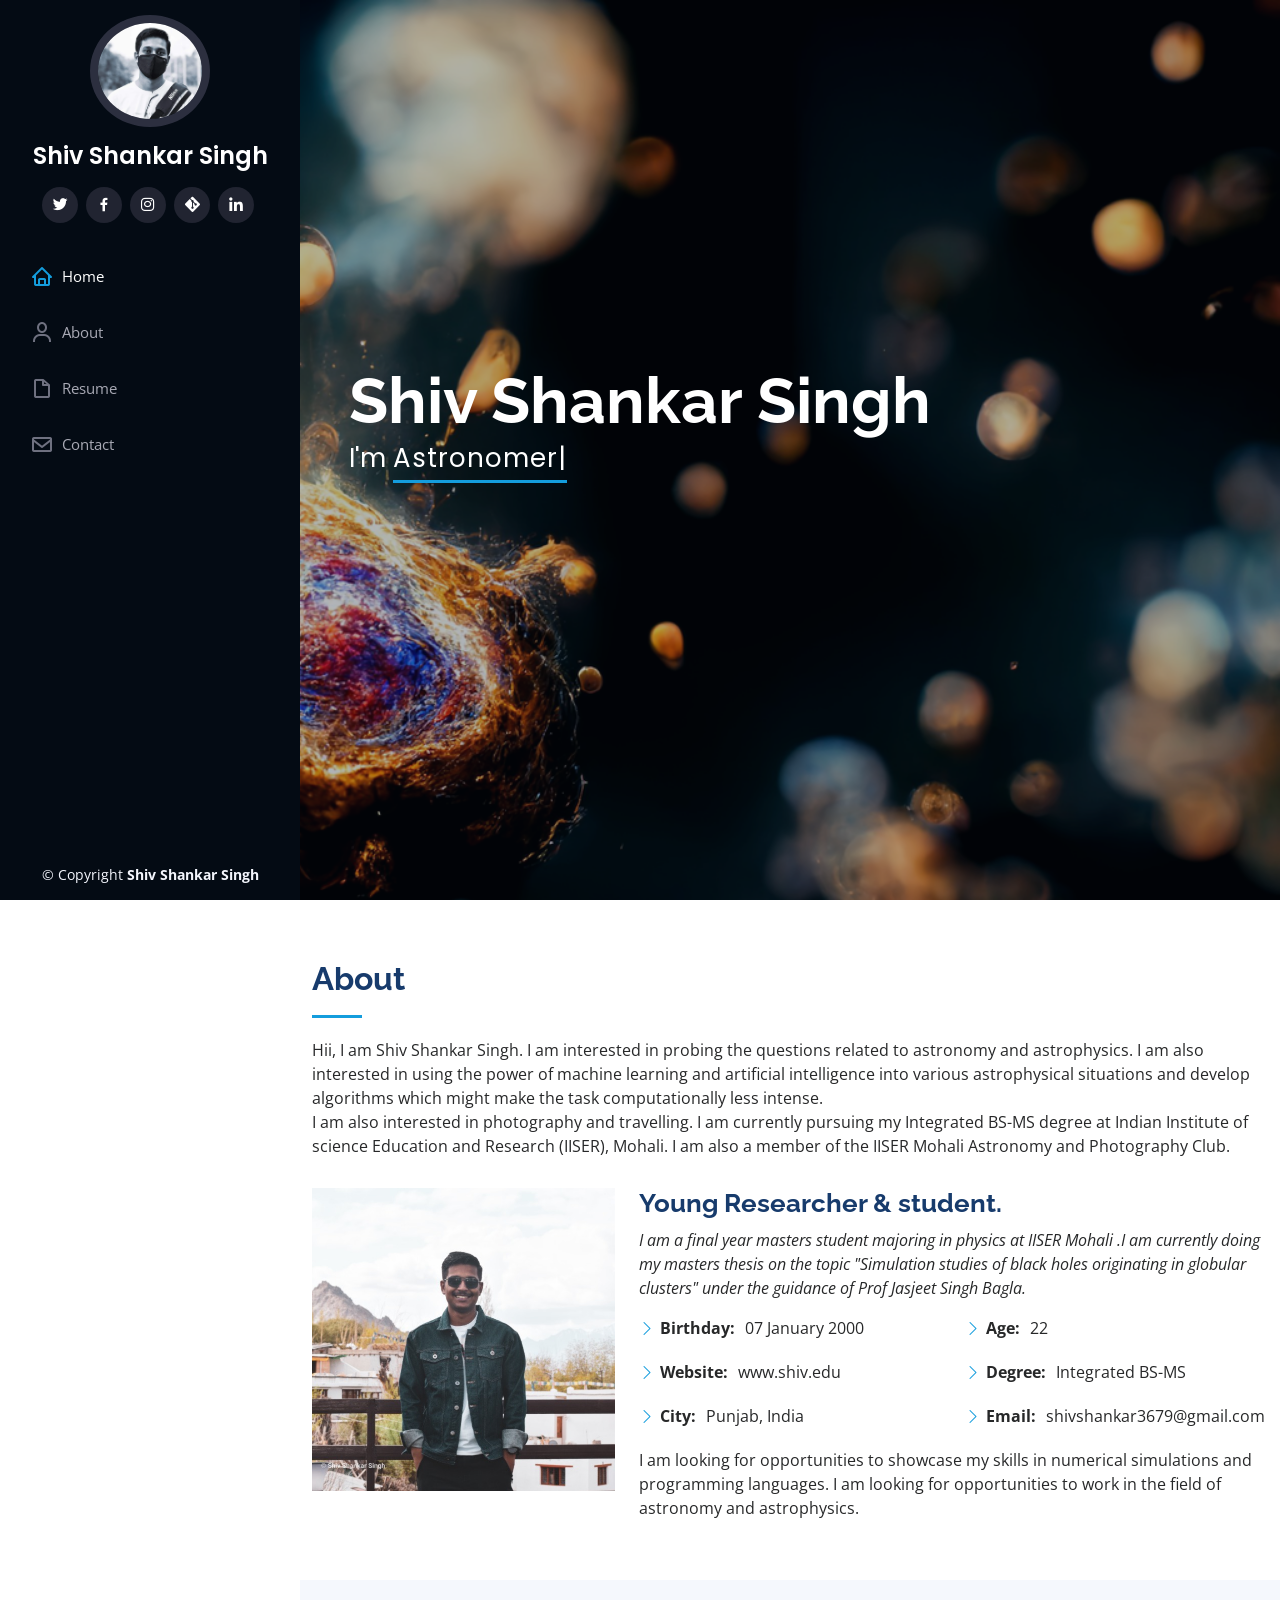
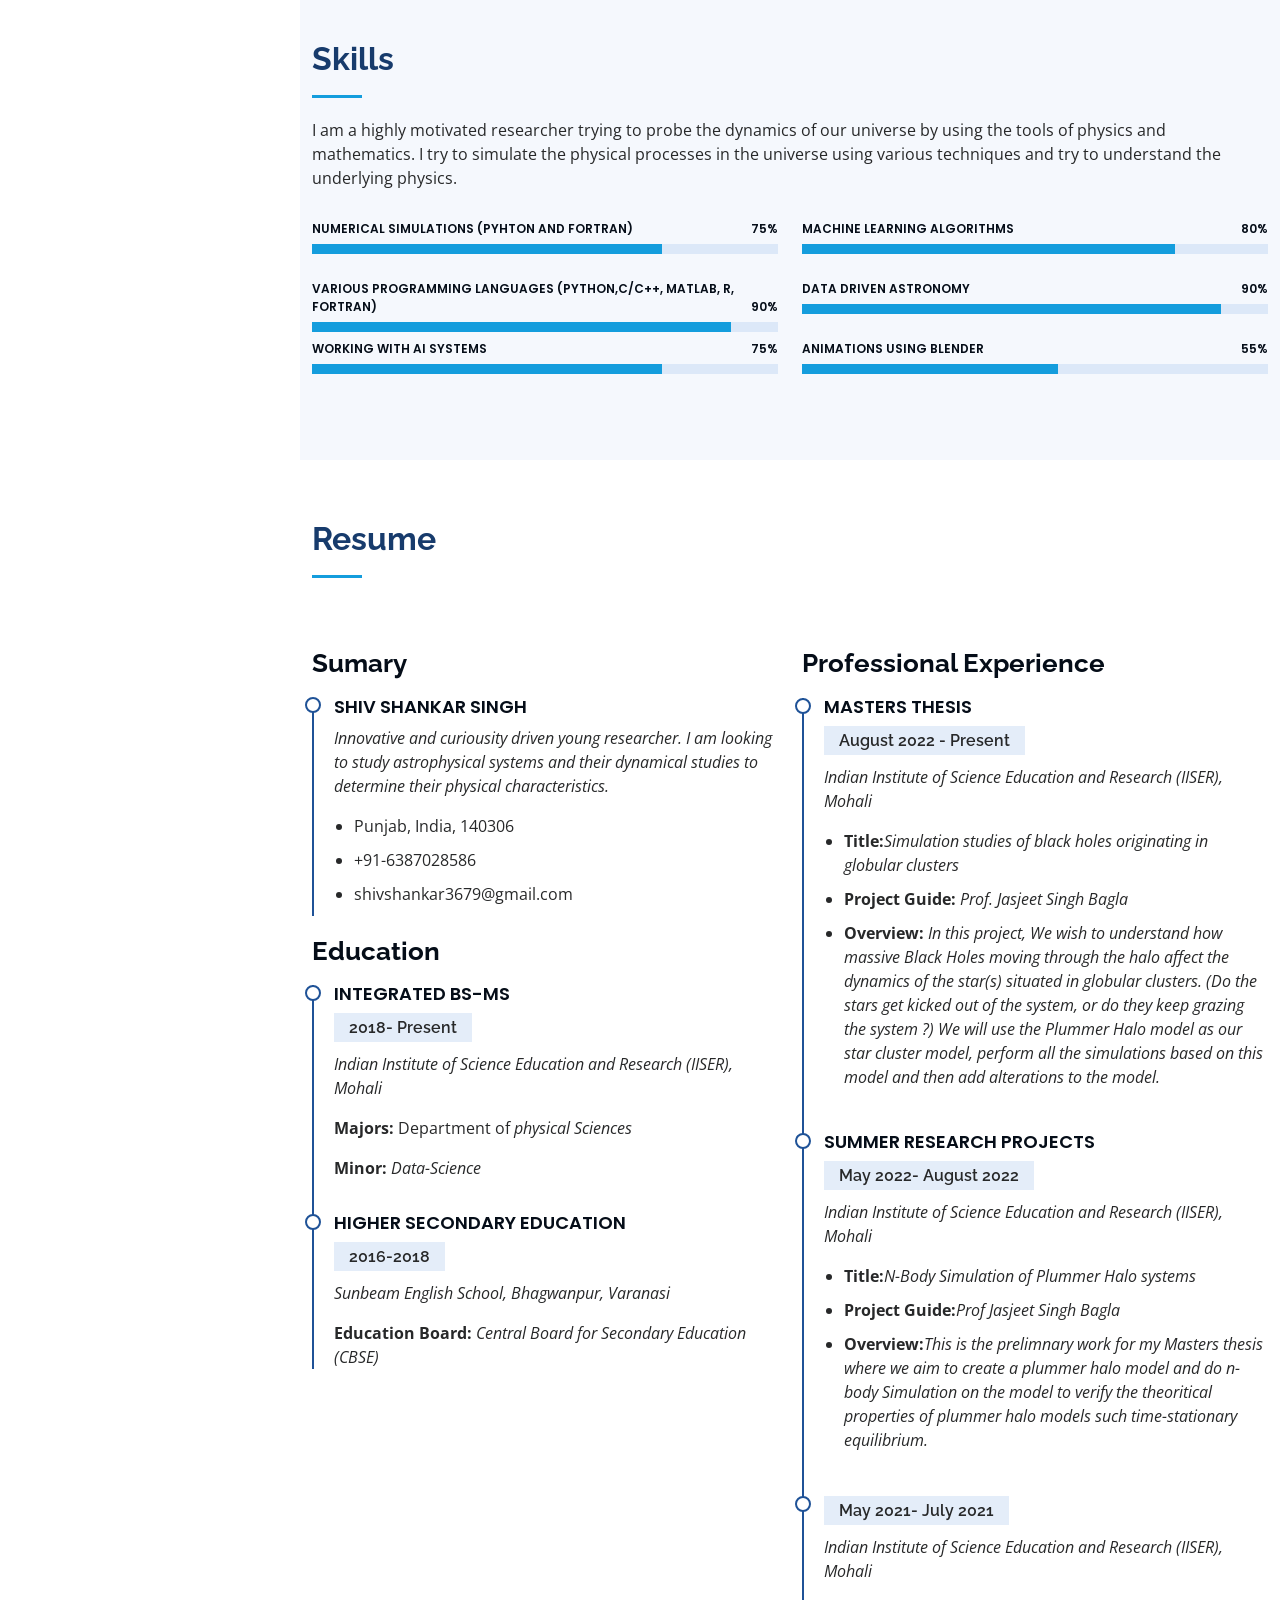
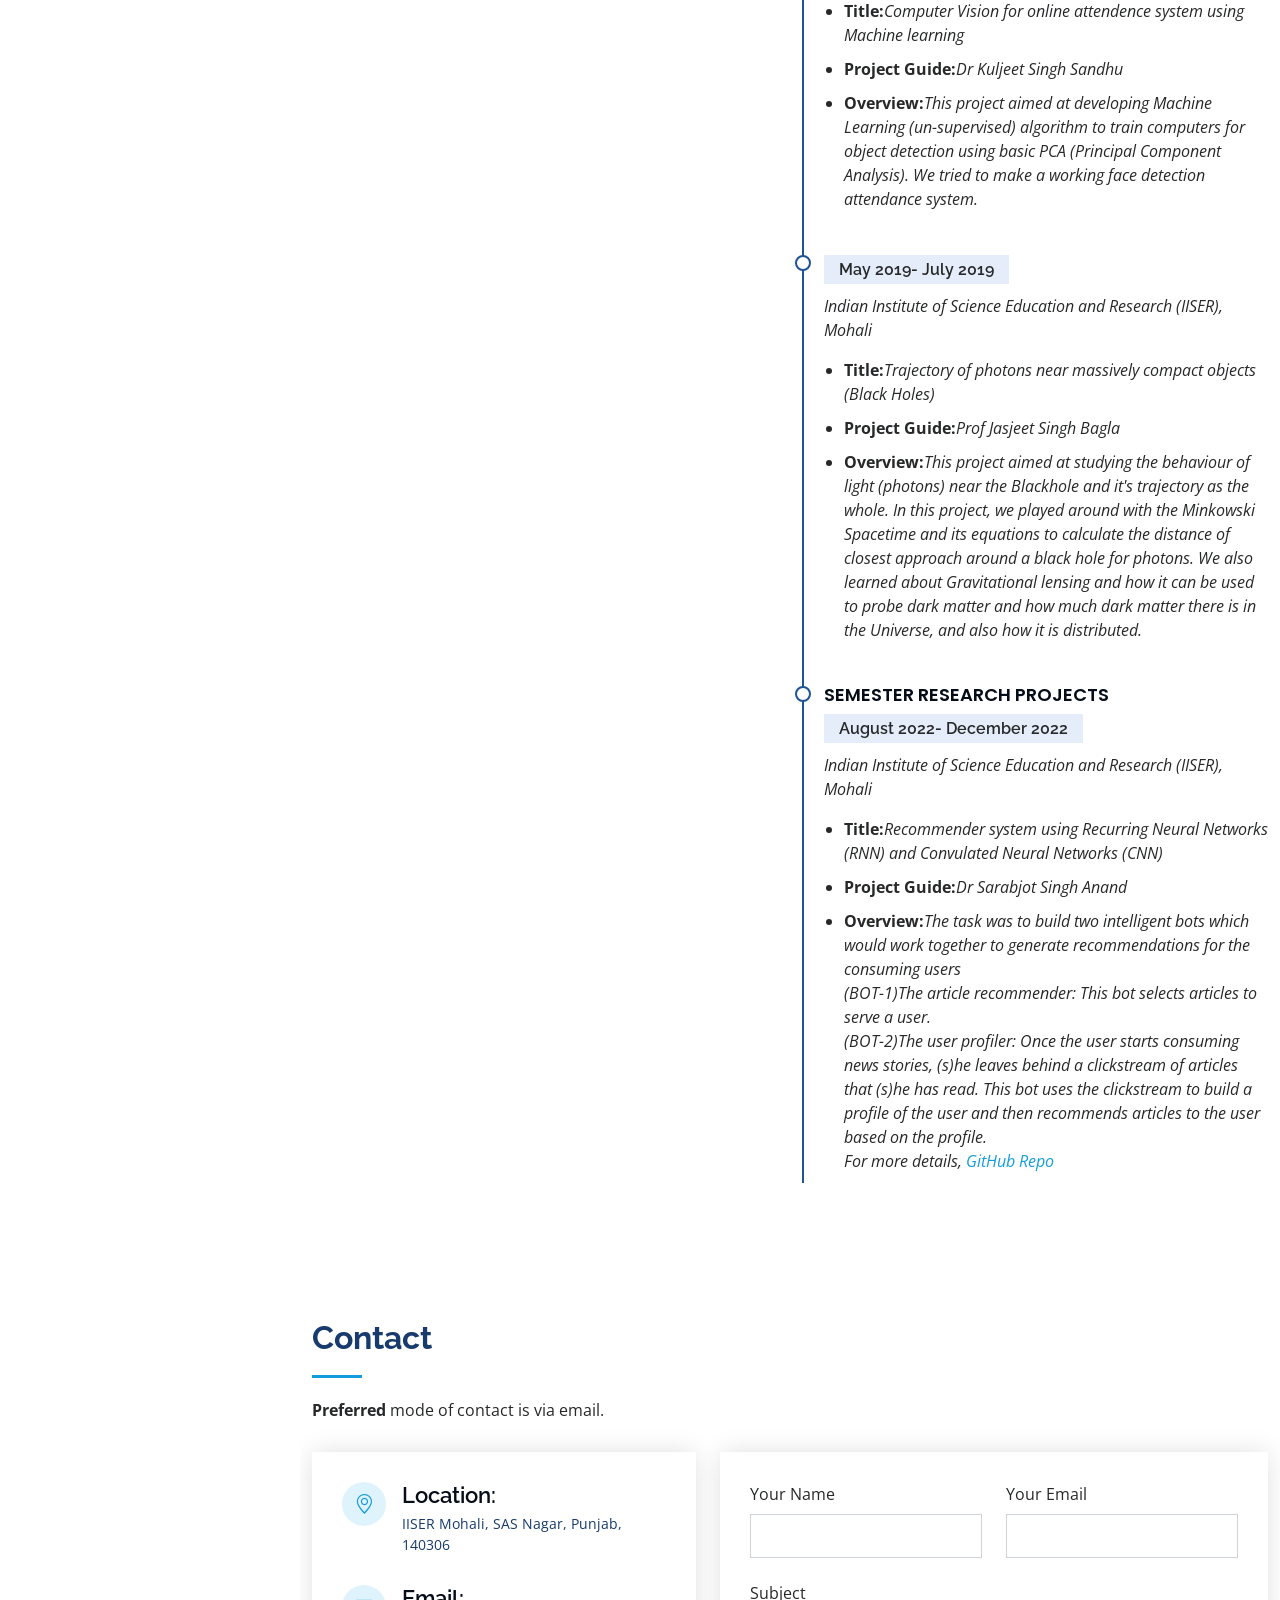
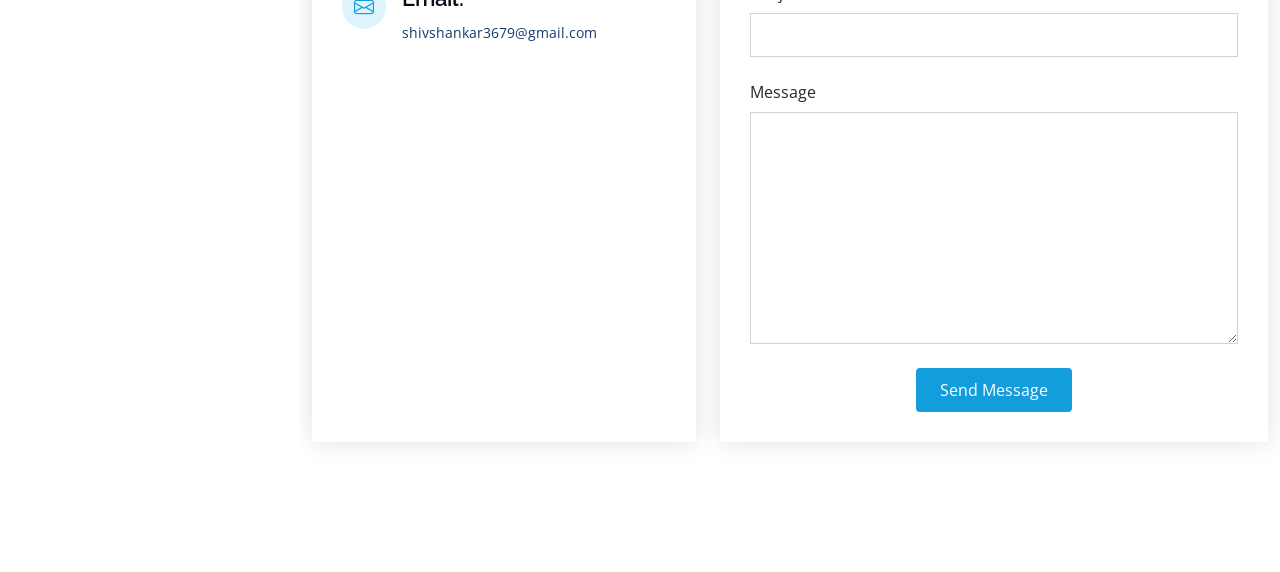
==== index.html @ da174897 "website" ====
<!DOCTYPE html>
<html lang="en">

<head>
  <meta charset="utf-8">
  <meta content="width=device-width, initial-scale=1.0" name="viewport">

  <title>Shiv Shankar Singh</title>
  <meta content="Shiv Shankar Singh, student at IISER Mohali, majoring in physical sciences" name="description">
  <meta content="shiv shankar singh, iiser mohali, dps iiser mohali" name="keywords">

  <!-- Favicons -->
  <link href="assets/img/favicon.png" rel="icon">
  <link href="assets/img/apple-touch-icon.png" rel="apple-touch-icon">

  <!-- Google Fonts -->
  <link
    href="https://fonts.googleapis.com/css?family=Open+Sans:300,300i,400,400i,600,600i,700,700i|Raleway:300,300i,400,400i,500,500i,600,600i,700,700i|Poppins:300,300i,400,400i,500,500i,600,600i,700,700i"
    rel="stylesheet">

  <!-- Vendor CSS Files -->
  <link href="assets/vendor/aos/aos.css" rel="stylesheet">
  <link href="assets/vendor/bootstrap/css/bootstrap.min.css" rel="stylesheet">
  <link href="assets/vendor/bootstrap-icons/bootstrap-icons.css" rel="stylesheet">
  <link href="assets/vendor/boxicons/css/boxicons.min.css" rel="stylesheet">
  <link href="assets/vendor/glightbox/css/glightbox.min.css" rel="stylesheet">
  <link href="assets/vendor/swiper/swiper-bundle.min.css" rel="stylesheet">

  <!-- Main CSS File -->
  <link href="assets/css/style.css" rel="stylesheet">

</head>

<body>

  <!-- ======= Mobile nav toggle button ======= -->
  <i class="bi bi-list mobile-nav-toggle d-xl-none"></i>

  <!-- ======= Header ======= -->
  <header id="header">
    <div class="d-flex flex-column">

      <div class="profile">
        <img src="assets/img/profile.png" alt="" class="img-fluid rounded-circle">
        <h1 class="text-light"><a href="index.html">Shiv Shankar Singh</a></h1>
        <div class="social-links mt-3 text-center">
          <a href="https://twitter.com/sleeping_shiv" class="twitter" target="_blank"><i class="bx bxl-twitter"></i></a>
          <a href="https://www.facebook.com/jlsinghdlw" class="facebook" target="_blank"><i
              class="bx bxl-facebook"></i></a>
          <a href="https://www.instagram.com/shiv_2.1/" class="instagram" target="_blank"><i
              class="bx bxl-instagram"></i></a>
          <a href="https://github.com/shiv3679" class="github" target="_blank"><i class="bx bxl-git"></i></a>
          <a href="https://www.linkedin.com/in/shiv-shankar-singh-7889531b0/" class="linkedin" target="_blank"><i
              class="bx bxl-linkedin"></i></a>
        </div>
      </div>

      <nav id="navbar" class="nav-menu navbar">
        <ul>
          <li><a href="#hero" class="nav-link scrollto active"><i class="bx bx-home"></i> <span>Home</span></a></li>
          <li><a href="#about" class="nav-link scrollto"><i class="bx bx-user"></i> <span>About</span></a></li>
          <li><a href="#resume" class="nav-link scrollto"><i class="bx bx-file-blank"></i> <span>Resume</span></a></li>
          <li><a href="#contact" class="nav-link scrollto"><i class="bx bx-envelope"></i> <span>Contact</span></a></li>
        </ul>
      </nav><!-- .nav-menu -->
    </div>
  </header><!-- End Header -->

  <!-- ======= Hero Section ======= -->
  <section id="hero" class="d-flex flex-column justify-content-center align-items-center">
    <div class="hero-container" data-aos="fade-in">
      <h1>Shiv Shankar Singh</h1>
      <p>I'm <span class="typed"
          data-typed-items="Astronomer, Astrophysicst, Data Scientist, Photographer, traveller, lastly a student"></span>
      </p>
    </div>
  </section><!-- End Hero -->

  <main id="main">

    <!-- ======= About Section ======= -->
    <section id="about" class="about">
      <div class="container">

        <div class="section-title">
          <h2>About</h2>
          <p>Hii, I am Shiv Shankar Singh. I am interested in probing the questions related to astronomy and
            astrophysics. I am also interested in using the power of machine learning and artificial intelligence into
            various astrophysical situations and develop algorithms which might make the task computationally less
            intense. <br> I am also interested in photography and travelling.
            I am currently pursuing my Integrated BS-MS degree at Indian Institute of science Education and Research
            (IISER), Mohali. I am also a member of the IISER Mohali Astronomy and Photography Club.</p>
        </div>

        <div class="row">
          <div class="col-lg-4" data-aos="fade-right">
            <img src="assets/img/My project.jpg" class="img-fluid" alt="">
          </div>
          <div class="col-lg-8 pt-4 pt-lg-0 content" data-aos="fade-left">
            <h3>Young Researcher &amp; student.</h3>
            <p class="fst-italic">
              I am a final year masters student majoring in physics at IISER Mohali .I am currently doing my masters
              thesis on the topic "Simulation studies of black holes originating in globular clusters" under the
              guidance of Prof Jasjeet Singh Bagla.
            </p>
            <div class="row">
              <div class="col-lg-6">
                <ul>
                  <li><i class="bi bi-chevron-right"></i> <strong>Birthday:</strong> <span>07 January 2000</span></li>
                  <li><i class="bi bi-chevron-right"></i> <strong>Website:</strong> <span>www.shiv.edu</span></li>
                  <!-- <li><i class="bi bi-chevron-right"></i> <strong>Phone:</strong> <span>+91-123456789</span></li> -->
                  <li><i class="bi bi-chevron-right"></i> <strong>City:</strong> <span>Punjab, India</span></li>
                </ul>
              </div>
              <div class="col-lg-6">
                <ul>
                  <li><i class="bi bi-chevron-right"></i> <strong>Age:</strong> <span>22</span></li>
                  <li><i class="bi bi-chevron-right"></i> <strong>Degree:</strong> <span>Integrated BS-MS</span></li>
                  <li><i class="bi bi-chevron-right"></i> <strong>Email:</strong> <span>shivshankar3679@gmail.com</span>
                  </li>
                </ul>
              </div>
            </div>
            <p>
              I am looking for opportunities to showcase my skills in numerical simulations and programming languages. I
              am looking for opportunities to work in the field of astronomy and astrophysics.
            </p>
          </div>
        </div>

      </div>
    </section><!-- End About Section -->



    <!-- ======= Skills Section ======= -->
    <section id="skills" class="skills section-bg">
      <div class="container">

        <div class="section-title">
          <h2>Skills</h2>
          <p>I am a highly motivated researcher trying to probe the dynamics of our universe by using the tools of
            physics and mathematics.
            I try to simulate the physical processes in the universe using various techniques and try to understand the
            underlying physics.</p>
        </div>

        <div class="row skills-content">

          <div class="col-lg-6" data-aos="fade-up">

            <div class="progress">
              <span class="skill">numerical Simulations (Pyhton and Fortran) <i class="val">75%</i></span>
              <div class="progress-bar-wrap">
                <div class="progress-bar" role="progressbar" aria-valuenow="75" aria-valuemin="0" aria-valuemax="100">
                </div>
              </div>
            </div>

            <div class="progress">
              <span class="skill">Various programming languages (Python,C/C++, MATLAB, R, FORTRAN) <i
                  class="val">90%</i></span>
              <div class="progress-bar-wrap">
                <div class="progress-bar" role="progressbar" aria-valuenow="90" aria-valuemin="0" aria-valuemax="100">
                </div>
              </div>
            </div>

            <div class="progress">
              <span class="skill">Working with AI systems <i class="val">75%</i></span>
              <div class="progress-bar-wrap">
                <div class="progress-bar" role="progressbar" aria-valuenow="75" aria-valuemin="0" aria-valuemax="100">
                </div>
              </div>
            </div>

          </div>

          <div class="col-lg-6" data-aos="fade-up" data-aos-delay="100">

            <div class="progress">
              <span class="skill">Machine Learning algorithms <i class="val">80%</i></span>
              <div class="progress-bar-wrap">
                <div class="progress-bar" role="progressbar" aria-valuenow="80" aria-valuemin="0" aria-valuemax="100">
                </div>
              </div>
            </div>

            <div class="progress">
              <span class="skill"> Data Driven astronomy<i class="val">90%</i></span>
              <div class="progress-bar-wrap">
                <div class="progress-bar" role="progressbar" aria-valuenow="90" aria-valuemin="0" aria-valuemax="100">
                </div>
              </div>
            </div>

            <div class="progress">
              <span class="skill">Animations using Blender <i class="val">55%</i></span>
              <div class="progress-bar-wrap">
                <div class="progress-bar" role="progressbar" aria-valuenow="55" aria-valuemin="0" aria-valuemax="100">
                </div>
              </div>
            </div>

          </div>

        </div>

      </div>
    </section>
    <!-- End Skills Section -->

    <!-- ======= Resume Section ======= -->
    <section id="resume" class="resume">
      <div class="container">

        <div class="section-title">
          <h2>Resume</h2>
        </div>

        <div class="row">
          <div class="col-lg-6" data-aos="fade-up">
            <h3 class="resume-title">Sumary</h3>
            <div class="resume-item pb-0">
              <h4>Shiv Shankar Singh</h4>
              <p><em>Innovative and curiousity driven young researcher.
                  I am looking to study astrophysical systems and their dynamical studies to determine their physical
                  characteristics.</em></p>
              <ul>
                <li>Punjab, India, 140306</li>
                <li>+91-6387028586</li>
                <li>shivshankar3679@gmail.com</li>
              </ul>
            </div>

            <h3 class="resume-title">Education</h3>
            <div class="resume-item">
              <h4>Integrated BS-MS</h4>
              <h5>2018- Present</h5>
              <p><em>Indian Institute of Science Education and Research (IISER), Mohali</em></p>
              <p><strong>Majors:</strong> Department of <em>physical Sciences</em> </p>
              <p><strong>Minor:</strong><em> Data-Science</em></p>
            </div>
            <div class="resume-item">
              <h4>Higher Secondary Education</h4>
              <h5>2016-2018</h5>
              <p><em>Sunbeam English School, Bhagwanpur, Varanasi</em></p>
              <p><strong>Education Board: </strong> <em>Central Board for Secondary Education (CBSE)</em></p>
            </div>
          </div>
          <div class="col-lg-6" data-aos="fade-up" data-aos-delay="100">
            <h3 class="resume-title">Professional Experience</h3>
            <div class="resume-item">
              <h4>Masters Thesis</h4>
              <h5>August 2022 - Present</h5>
              <p><em>Indian Institute of Science Education and Research (IISER), Mohali </em></p>
              <ul>
                <li><strong>Title:</strong><em>Simulation studies of black holes originating in globular clusters</em>
                </li>
                <li><strong>Project Guide:</strong> <em>Prof. Jasjeet Singh Bagla</em></li>
                <li><strong>Overview:</strong><em> In this project, We wish to understand how massive Black Holes moving
                    through the halo affect the dynamics of the star(s) situated in globular clusters. (Do the stars get
                    kicked out of the system, or do they keep grazing the system ?)
                    We will use the Plummer Halo model as our star cluster model, perform all the simulations based on
                    this model and then add alterations to the model.</em></li>
              </ul>
            </div>
            <div class="resume-item">
              <h4>Summer Research Projects</h4>
              <h5>May 2022- August 2022</h5>
              <p><em>Indian Institute of Science Education and Research (IISER), Mohali</em></p>
              <ul>
                <li><strong>Title:</strong><em>N-Body Simulation of Plummer Halo systems</em></li>
                <li><strong>Project Guide:</strong><em>Prof Jasjeet Singh Bagla</em></li>
                <li><strong>Overview:</strong><em>This is the prelimnary work for my Masters thesis where we aim to
                    create a plummer halo model and do n-body Simulation on the model to verify the theoritical
                    properties of plummer halo models such time-stationary equilibrium. </em></li>
              </ul>
            </div>
            <div class="resume-item">
              <!-- <h4>Summer Research Projects</h4> -->
              <h5>May 2021- July 2021</h5>
              <p><em>Indian Institute of Science Education and Research (IISER), Mohali</em></p>
              <ul>
                <li><strong>Title:</strong><em>Computer Vision for online attendence system using Machine learning</em>
                </li>
                <li><strong>Project Guide:</strong><em>Dr Kuljeet Singh Sandhu</em></li>
                <li><strong>Overview:</strong><em>This project aimed at developing Machine Learning (un-supervised)
                    algorithm to train computers for object detection using basic PCA (Principal Component Analysis). We
                    tried to make a working face detection attendance system.</em></li>
              </ul>
            </div>
            <div class="resume-item">
              <!-- <h4>Summer Research Projects</h4> -->
              <h5>May 2019- July 2019</h5>
              <p><em>Indian Institute of Science Education and Research (IISER), Mohali</em></p>
              <ul>
                <li><strong>Title:</strong><em>Trajectory of photons near massively compact objects (Black Holes)</em>
                </li>
                <li><strong>Project Guide:</strong><em>Prof Jasjeet Singh Bagla</em></li>
                <li><strong>Overview:</strong><em>This project aimed at studying the behaviour of light (photons) near
                    the Blackhole and it's trajectory as the whole.
                    In this project, we played around with the Minkowski Spacetime and its equations to calculate the
                    distance of closest approach around a black hole for photons. We also learned about Gravitational
                    lensing and how it can be used to probe dark matter and how much dark matter there is in the
                    Universe, and also how it is distributed.</em></li>
              </ul>
            </div>
            <div class="resume-item">
              <h4>Semester Research Projects</h4>
              <h5>August 2022- December 2022</h5>
              <p><em>Indian Institute of Science Education and Research (IISER), Mohali</em></p>
              <ul>
                <li><strong>Title:</strong><em>Recommender system using Recurring Neural Networks (RNN) and Convulated
                    Neural Networks (CNN)</em></li>
                <li><strong>Project Guide:</strong><em>Dr Sarabjot Singh Anand</em></li>
                <li><strong>Overview:</strong><em>The task was to build two intelligent bots which would work together
                    to generate recommendations for the consuming users <br>

                    (BOT-1)The article recommender: This bot selects articles to serve a user. <br>
                    (BOT-2)The user profiler: Once the user starts consuming news stories, (s)he leaves behind a
                    clickstream of articles that (s)he has read. This bot uses the clickstream to build a profile of the
                    user and then recommends articles to the user based on the profile. <br>
                    For more details, <a href="#">GitHub Repo</a>
                  </em></li>
              </ul>
            </div>
          </div>
        </div>

      </div>
    </section>
    <!-- End Resume Section -->

    <!-- ======= Contact Section ======= -->
    <section id="contact" class="contact">
      <div class="container">

        <div class="section-title">
          <h2>Contact</h2>
          <p><strong>Preferred</strong> mode of contact is via email.</p>
        </div>

        <div class="row" data-aos="fade-in">

          <div class="col-lg-5 d-flex align-items-stretch">
            <div class="info">
              <div class="address">
                <i class="bi bi-geo-alt"></i>
                <h4>Location:</h4>
                <p>IISER Mohali, SAS Nagar, Punjab, 140306</p>
              </div>

              <div class="email">
                <i class="bi bi-envelope"></i>
                <h4>Email:</h4>
                <p>shivshankar3679@gmail.com</p>
              </div>

              <!-- <div class="phone">
                <i class="bi bi-phone"></i>
                <h4>Call:</h4>
                <p>+91-123456789</p>
              </div> -->

              <iframe
                src="https://www.google.com/maps/embed?pb=!1m18!1m12!1m3!1d3431.96918627081!2d76.72857181494444!3d30.66299618166144!2m3!1f0!2f0!3f0!3m2!1i1024!2i768!4f13.1!3m3!1m2!1s0x390fe95665003945%3A0x586a9951f5d67f3e!2sIISER%20Mohali%20Academic%20Block%20I!5e0!3m2!1sen!2sin!4v1672153664169!5m2!1sen!2sin"
                width="100%" height="290px" style="border:0;" allowfullscreen="" loading="lazy"
                referrerpolicy="no-referrer-when-downgrade"></iframe>
            </div>

          </div>

          <div class="col-lg-7 mt-5 mt-lg-0 d-flex align-items-stretch">
            <form action="forms/contact.php" method="post" role="form" class="php-email-form">
              <div class="row">
                <div class="form-group col-md-6">
                  <label for="name">Your Name</label>
                  <input type="text" name="name" class="form-control" id="name" required>
                </div>
                <div class="form-group col-md-6">
                  <label for="name">Your Email</label>
                  <input type="email" class="form-control" name="email" id="email" required>
                </div>
              </div>
              <div class="form-group">
                <label for="name">Subject</label>
                <input type="text" class="form-control" name="subject" id="subject" required>
              </div>
              <div class="form-group">
                <label for="name">Message</label>
                <textarea class="form-control" name="message" rows="10" required></textarea>
              </div>
              <div class="my-3">
                <div class="loading">Loading</div>
                <div class="error-message"></div>
                <div class="sent-message">Your message has been sent. Thank you!</div>
              </div>
              <div class="text-center"><button type="submit">Send Message</button></div>
            </form>
          </div>

        </div>

      </div>
    </section><!-- End Contact Section -->

  </main><!-- End #main -->

  <!-- ======= Footer ======= -->
  <footer id="footer">
    <div class="container">
      <div class="copyright">
        &copy; Copyright <strong><span>Shiv Shankar Singh</span></strong>
      </div>

    </div>
  </footer><!-- End  Footer -->

  <a href="#" class="back-to-top d-flex align-items-center justify-content-center"><i
      class="bi bi-arrow-up-short"></i></a>

  <!-- Vendor JS Files -->
  <script src="assets/vendor/purecounter/purecounter_vanilla.js"></script>
  <script src="assets/vendor/aos/aos.js"></script>
  <script src="assets/vendor/bootstrap/js/bootstrap.bundle.min.js"></script>
  <script src="assets/vendor/glightbox/js/glightbox.min.js"></script>
  <script src="assets/vendor/isotope-layout/isotope.pkgd.min.js"></script>
  <script src="assets/vendor/swiper/swiper-bundle.min.js"></script>
  <script src="assets/vendor/typed.js/typed.min.js"></script>
  <script src="assets/vendor/waypoints/noframework.waypoints.js"></script>
  <script src="assets/vendor/php-email-form/validate.js"></script>

  <!-- Template Main JS File -->
  <script src="assets/js/main.js"></script>

</body>

</html>
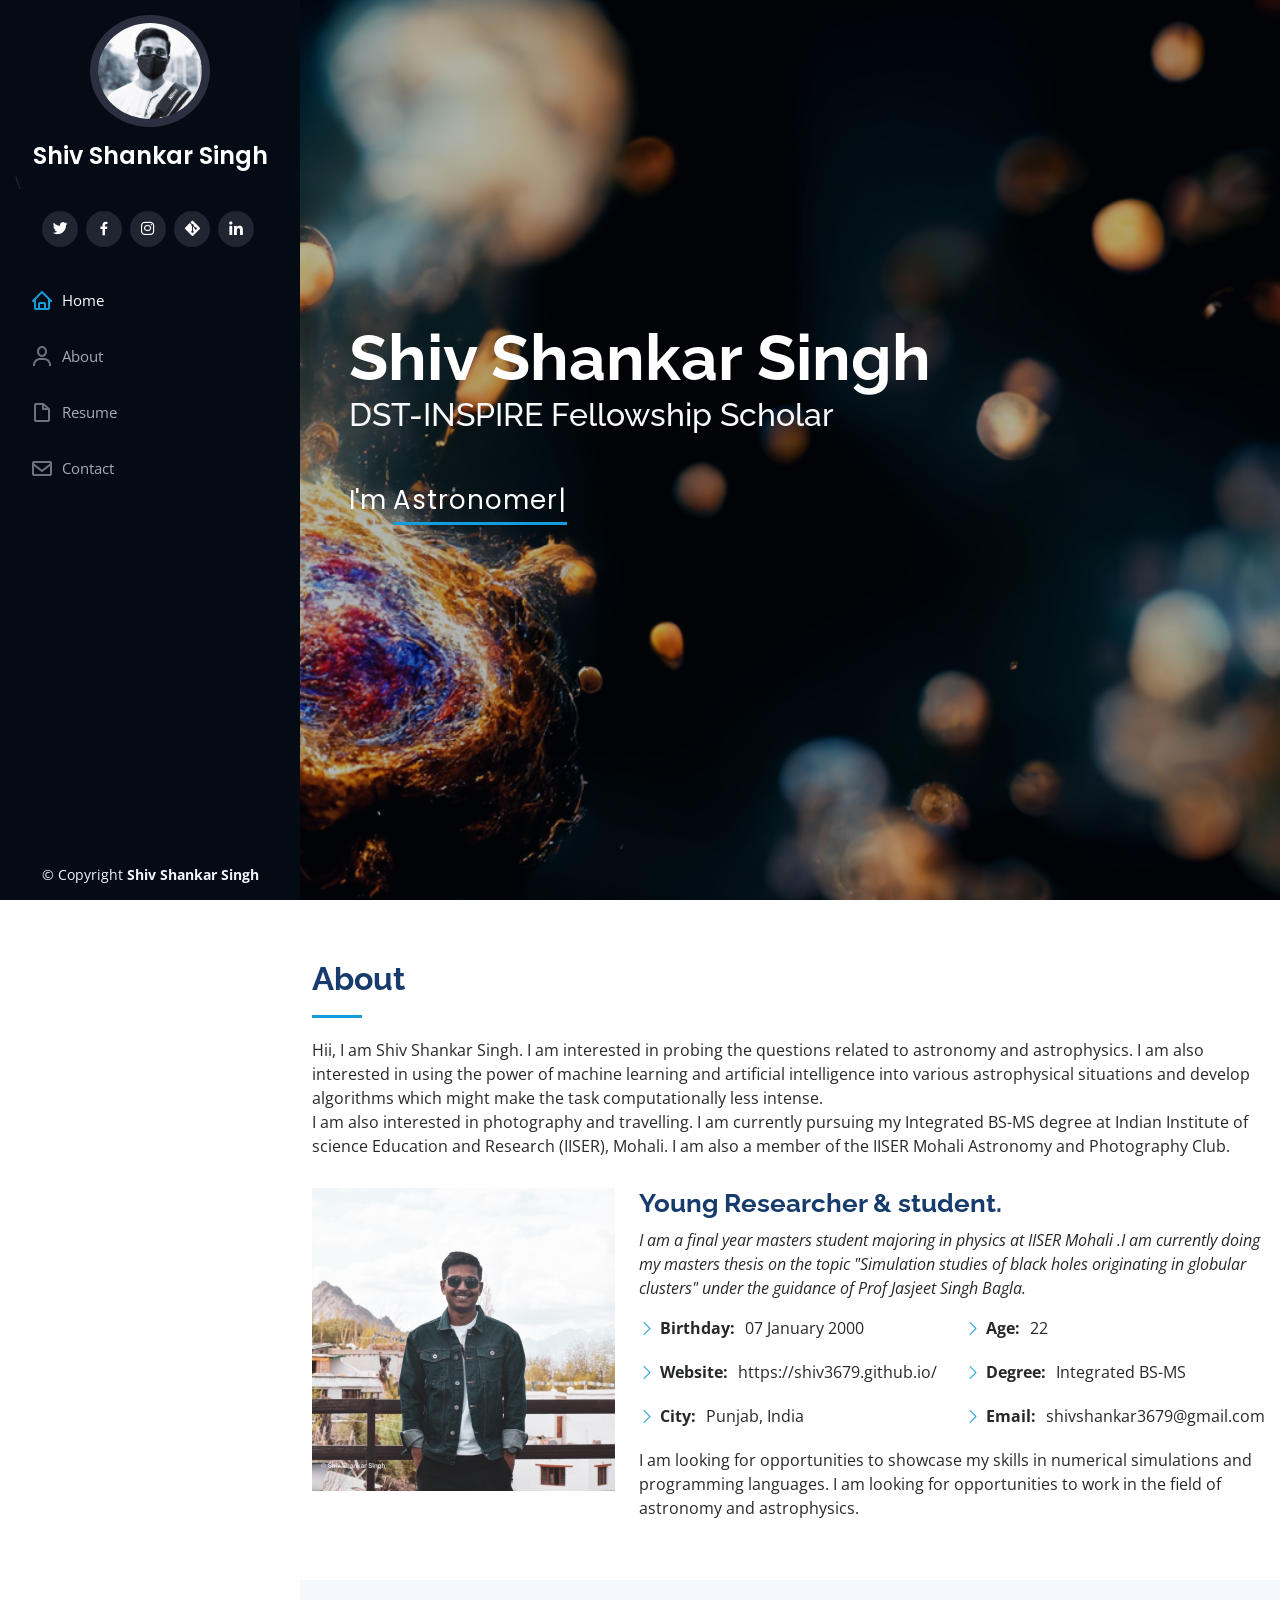
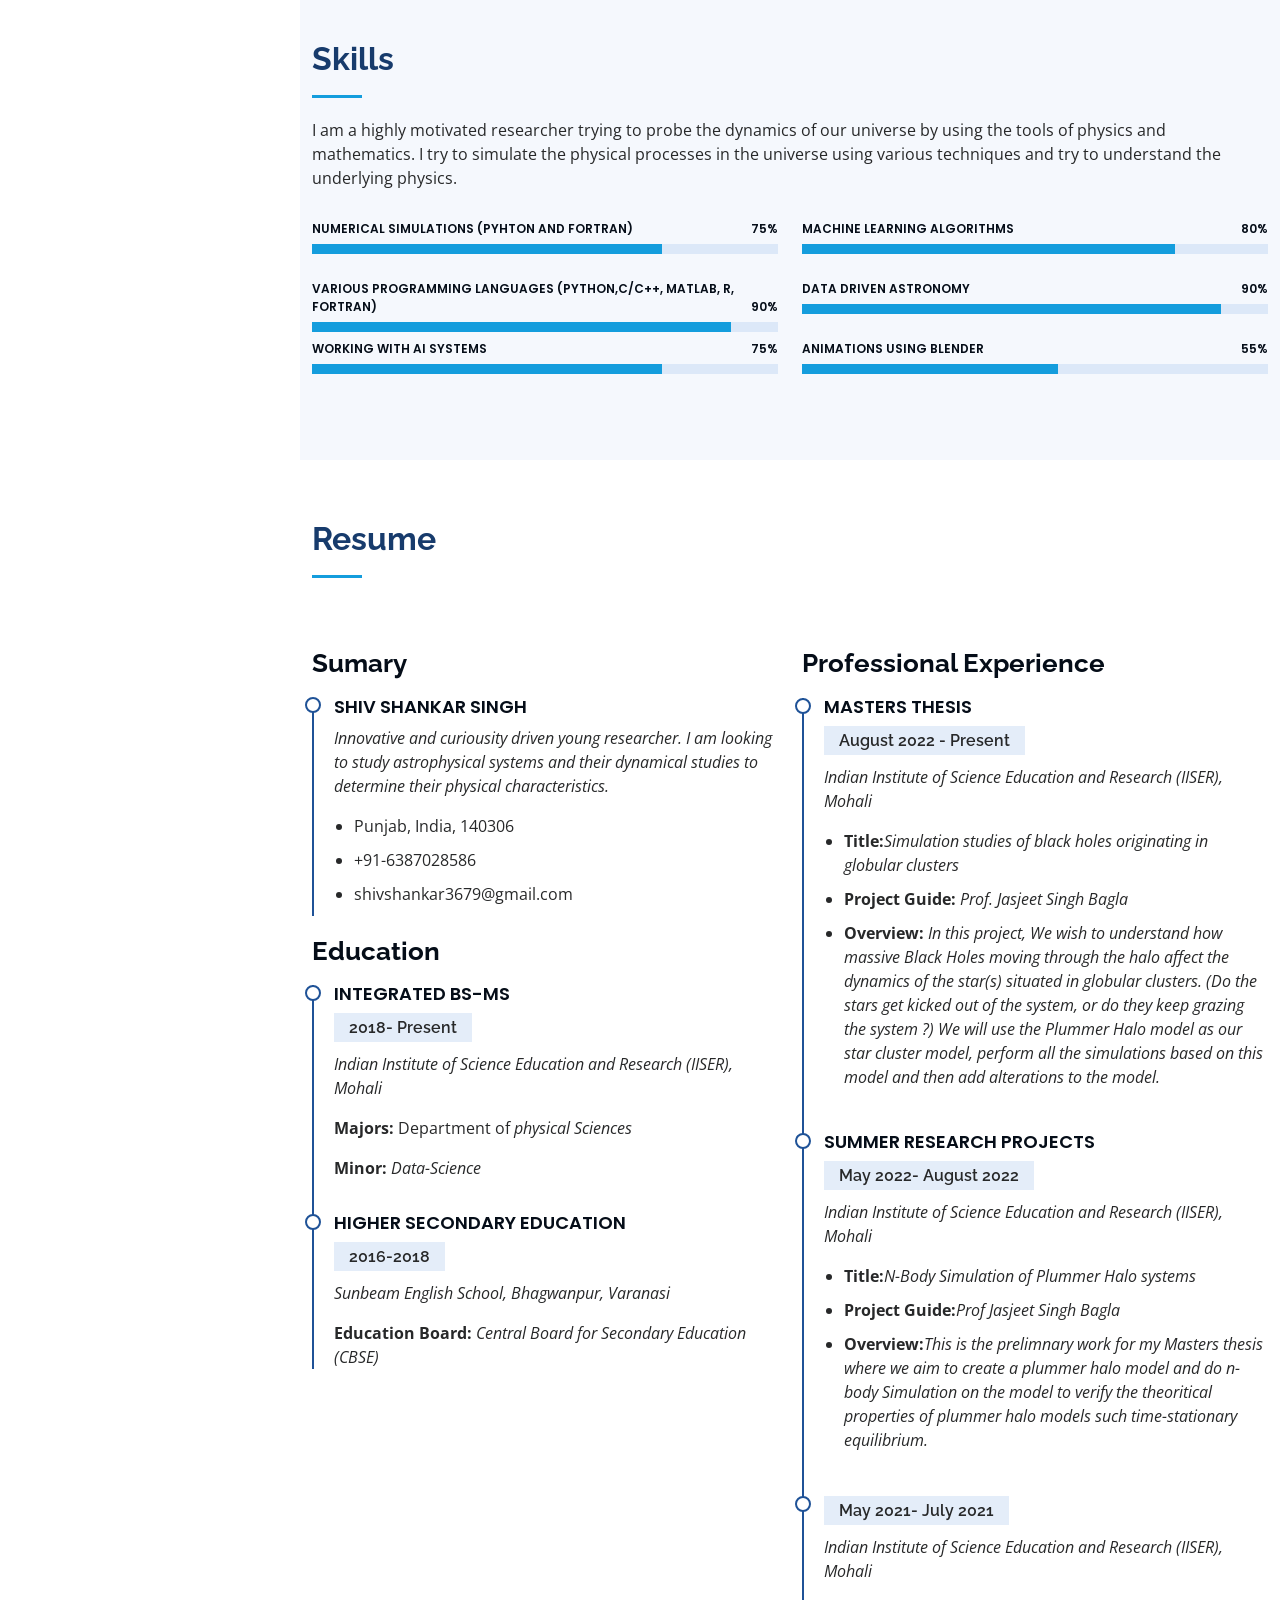
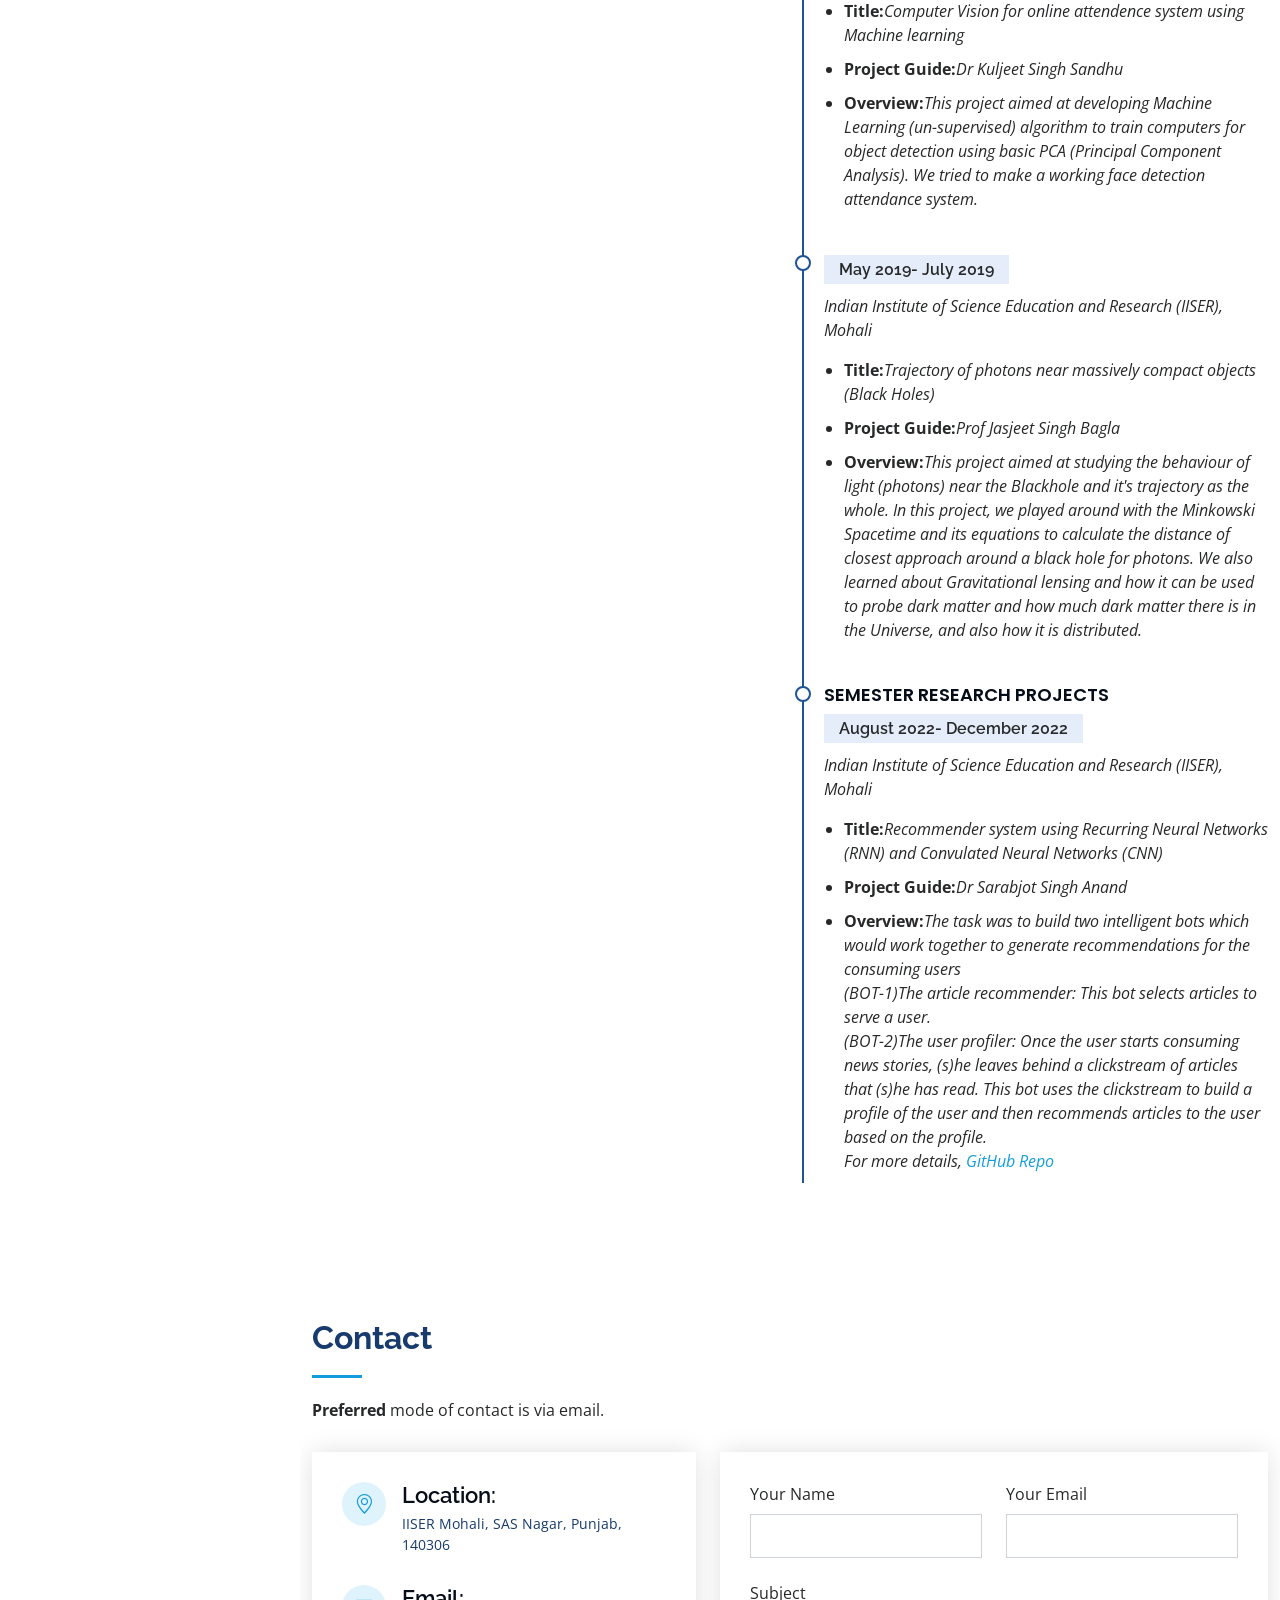
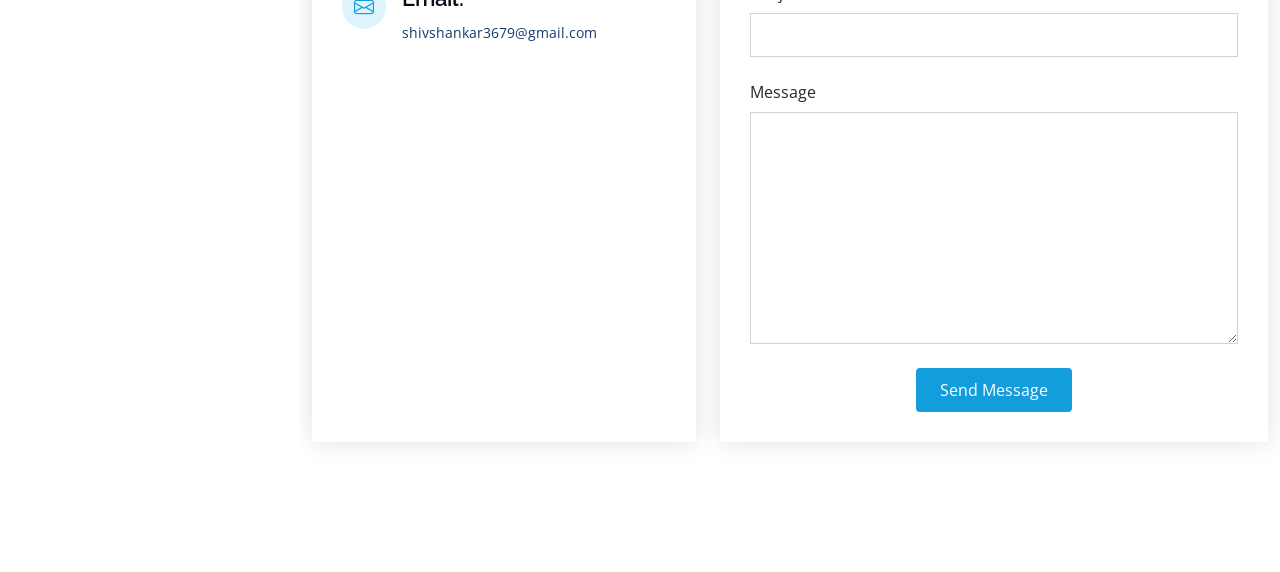
==== commit 7c654a4a: "minor changes" ====
--- a/index.html
+++ b/index.html
@@ -6,7 +6,9 @@
   <meta content="width=device-width, initial-scale=1.0" name="viewport">
 
   <title>Shiv Shankar Singh</title>
-  <meta content="Shiv Shankar Singh, student at IISER Mohali, majoring in physical sciences" name="description">
+  <meta
+    content="Hii, I am Shiv Shankar Singh, a final year masters student at IISER Mohali. I am interested in probing questions related to various physical phenonmenas and dealing with them"
+    name="description">
   <meta content="shiv shankar singh, iiser mohali, dps iiser mohali" name="keywords">
 
   <!-- Favicons -->
@@ -42,7 +44,8 @@
 
       <div class="profile">
         <img src="assets/img/profile.png" alt="" class="img-fluid rounded-circle">
-        <h1 class="text-light"><a href="index.html">Shiv Shankar Singh</a></h1>
+        <h1 class="text-light"><a href="index.html">Shiv Shankar Singh </a></h1>\
+        <!-- <h4>DST-INSPIRE Scholar</h4> -->
         <div class="social-links mt-3 text-center">
           <a href="https://twitter.com/sleeping_shiv" class="twitter" target="_blank"><i class="bx bxl-twitter"></i></a>
           <a href="https://www.facebook.com/jlsinghdlw" class="facebook" target="_blank"><i
@@ -69,7 +72,8 @@
   <!-- ======= Hero Section ======= -->
   <section id="hero" class="d-flex flex-column justify-content-center align-items-center">
     <div class="hero-container" data-aos="fade-in">
-      <h1>Shiv Shankar Singh</h1>
+      <h1>Shiv Shankar Singh </h1>
+      <h2 class="text-light">DST-INSPIRE Fellowship Scholar <br> <br></h2>
       <p>I'm <span class="typed"
           data-typed-items="Astronomer, Astrophysicst, Data Scientist, Photographer, traveller, lastly a student"></span>
       </p>
@@ -107,7 +111,9 @@
               <div class="col-lg-6">
                 <ul>
                   <li><i class="bi bi-chevron-right"></i> <strong>Birthday:</strong> <span>07 January 2000</span></li>
-                  <li><i class="bi bi-chevron-right"></i> <strong>Website:</strong> <span>www.shiv.edu</span></li>
+                  <li><i class="bi bi-chevron-right"></i> <strong>Website:</strong>
+                    <span>https://shiv3679.github.io/</span>
+                  </li>
                   <!-- <li><i class="bi bi-chevron-right"></i> <strong>Phone:</strong> <span>+91-123456789</span></li> -->
                   <li><i class="bi bi-chevron-right"></i> <strong>City:</strong> <span>Punjab, India</span></li>
                 </ul>
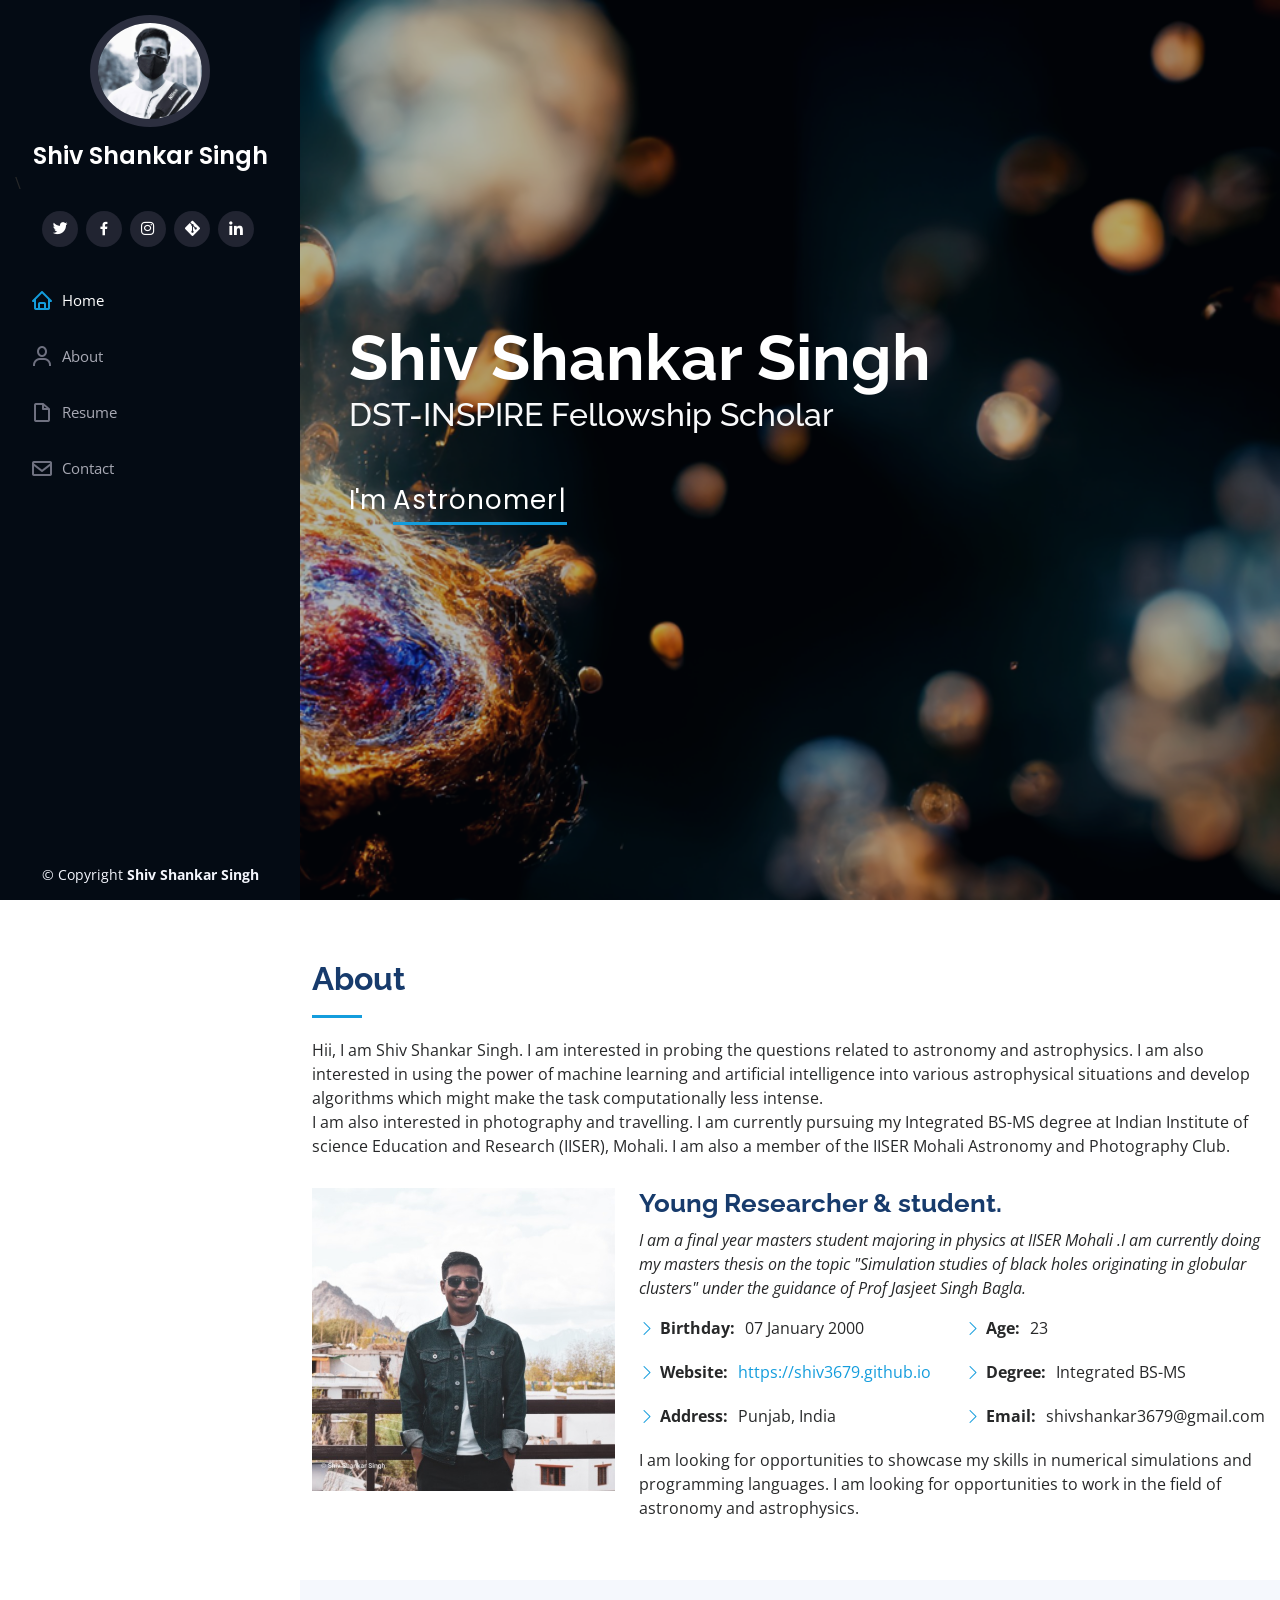
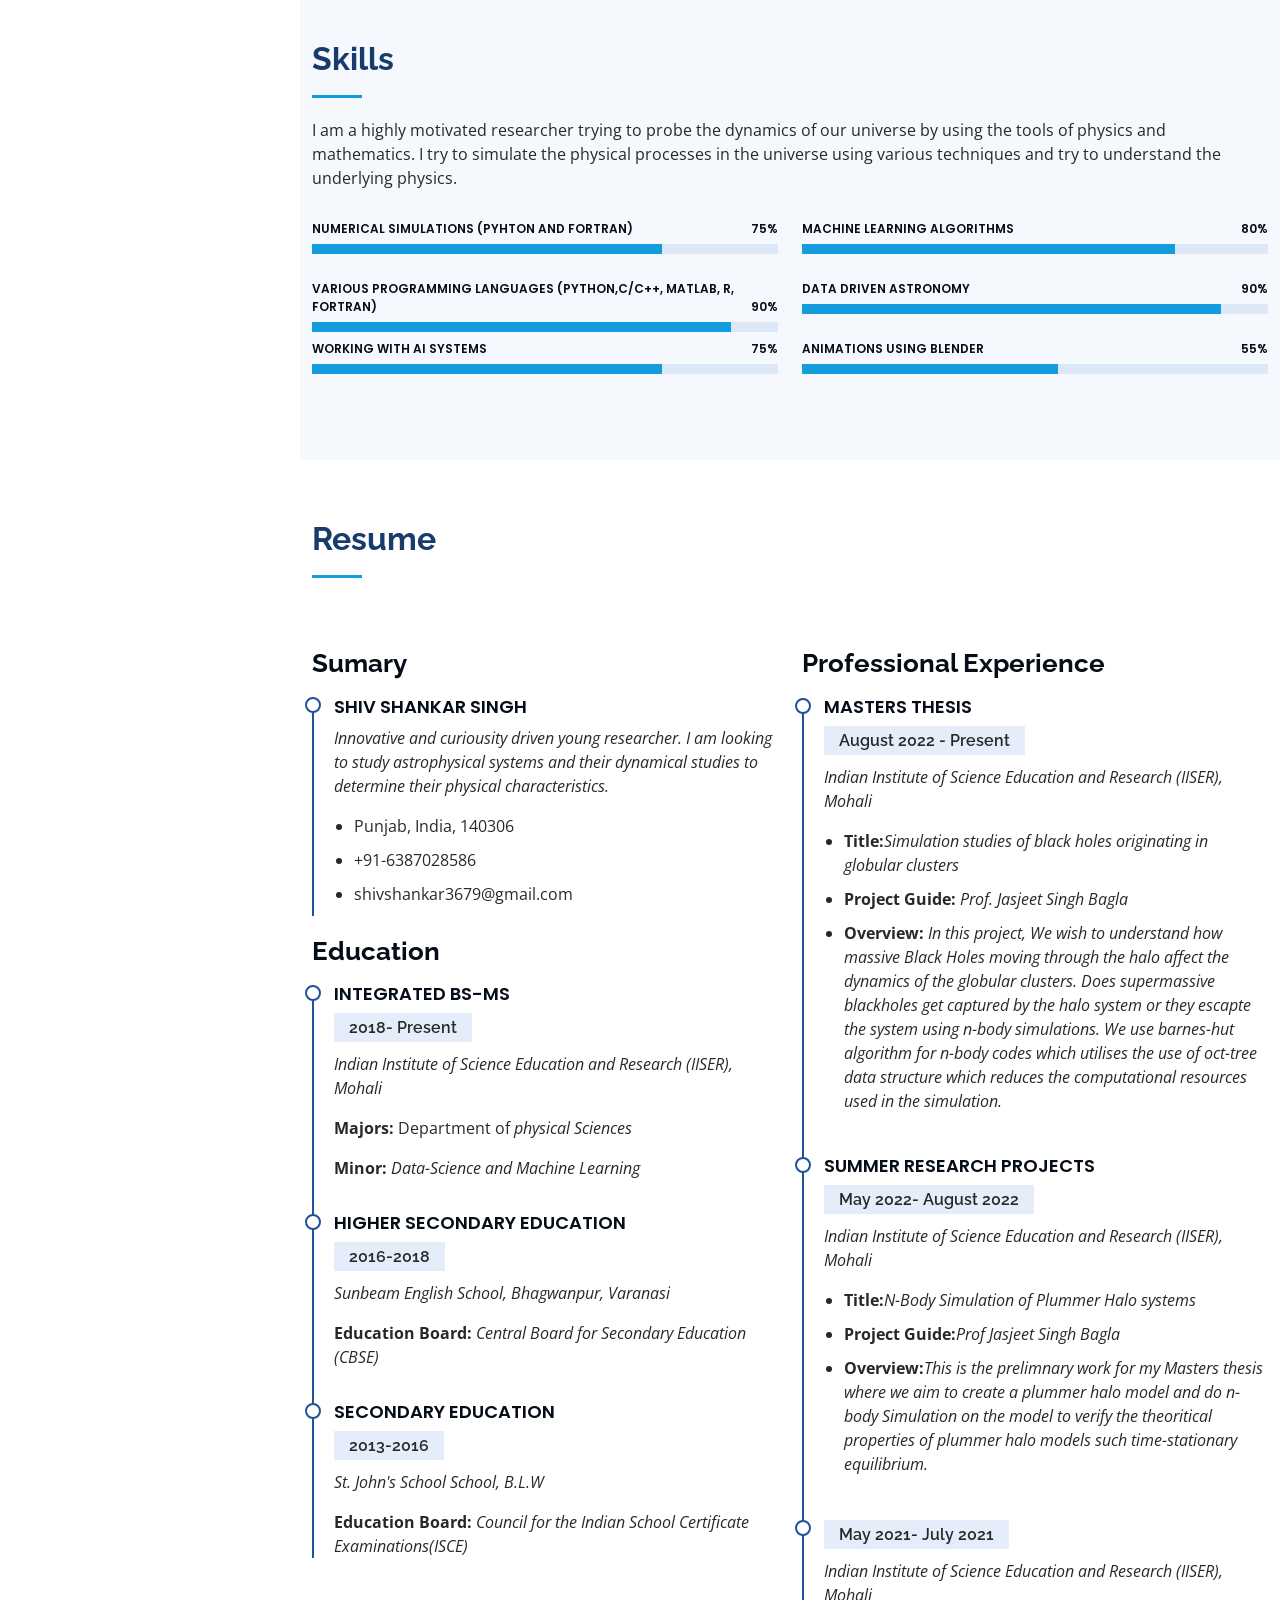
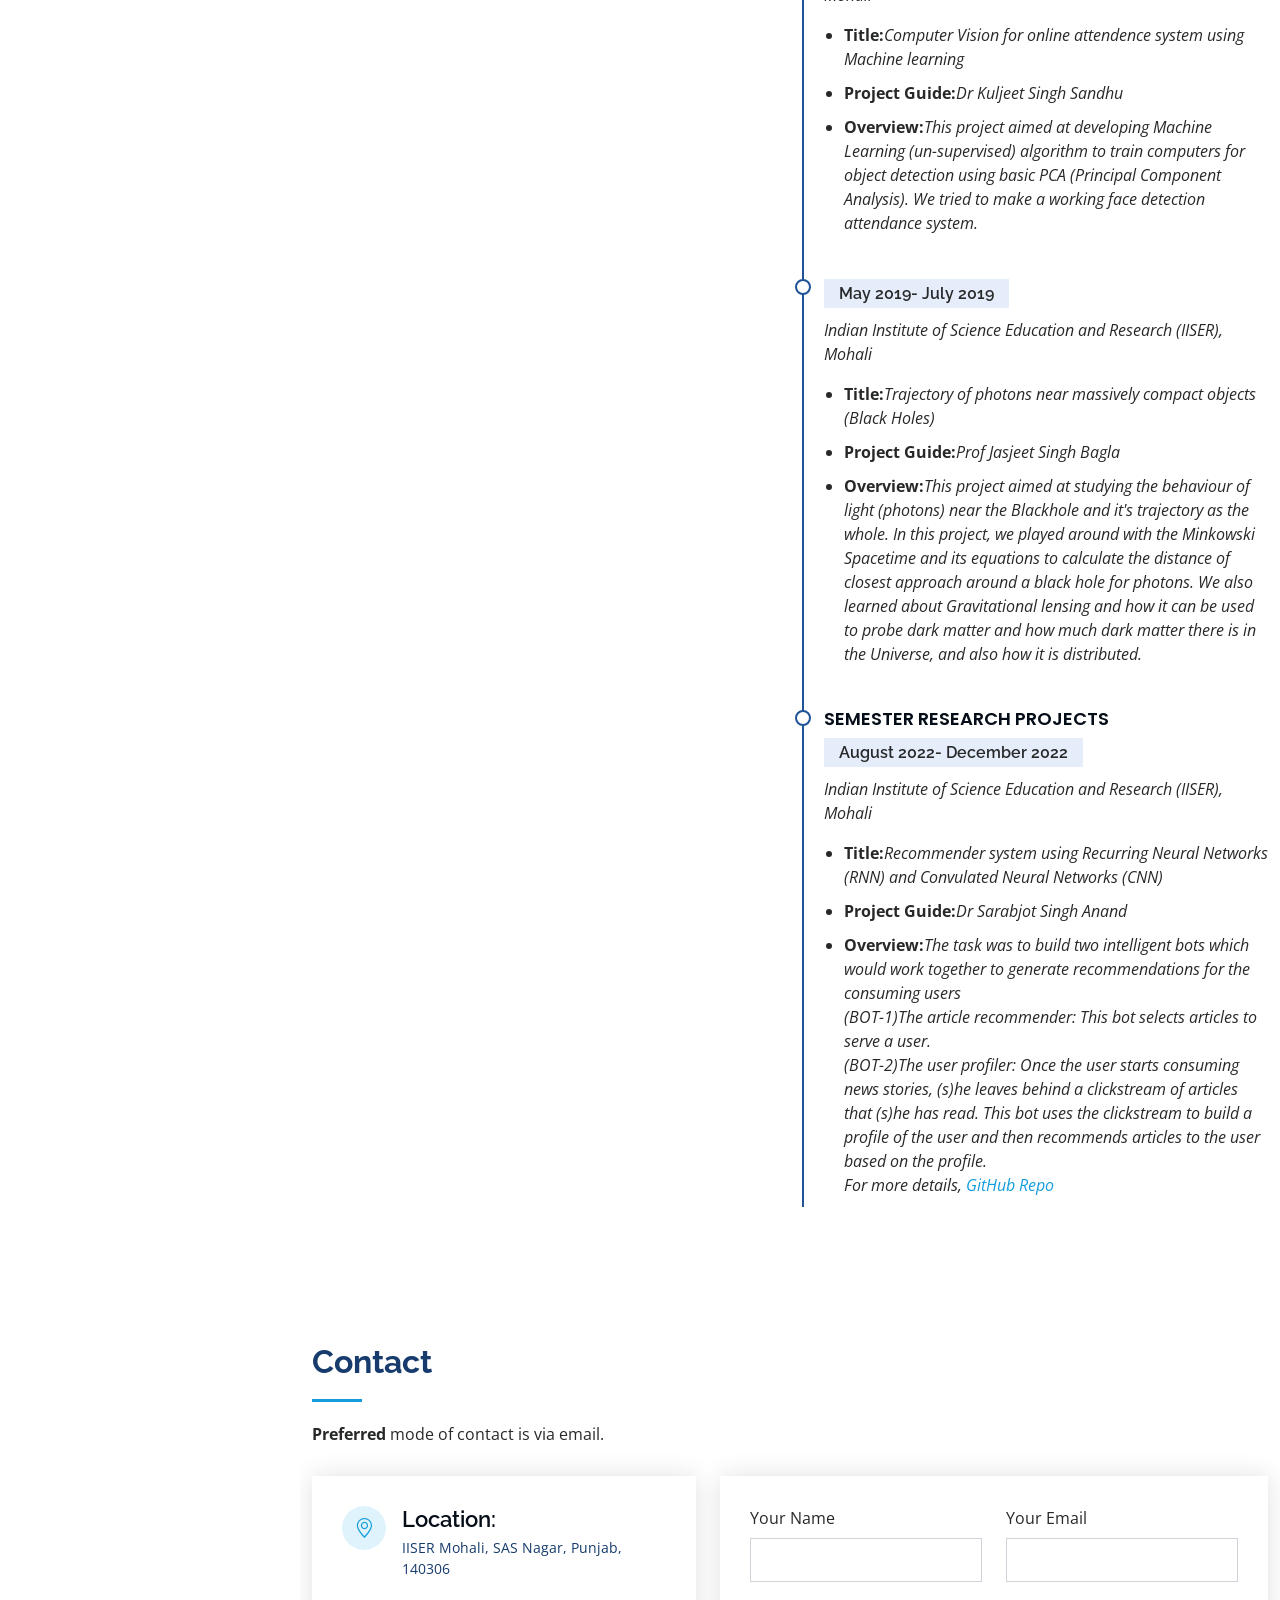
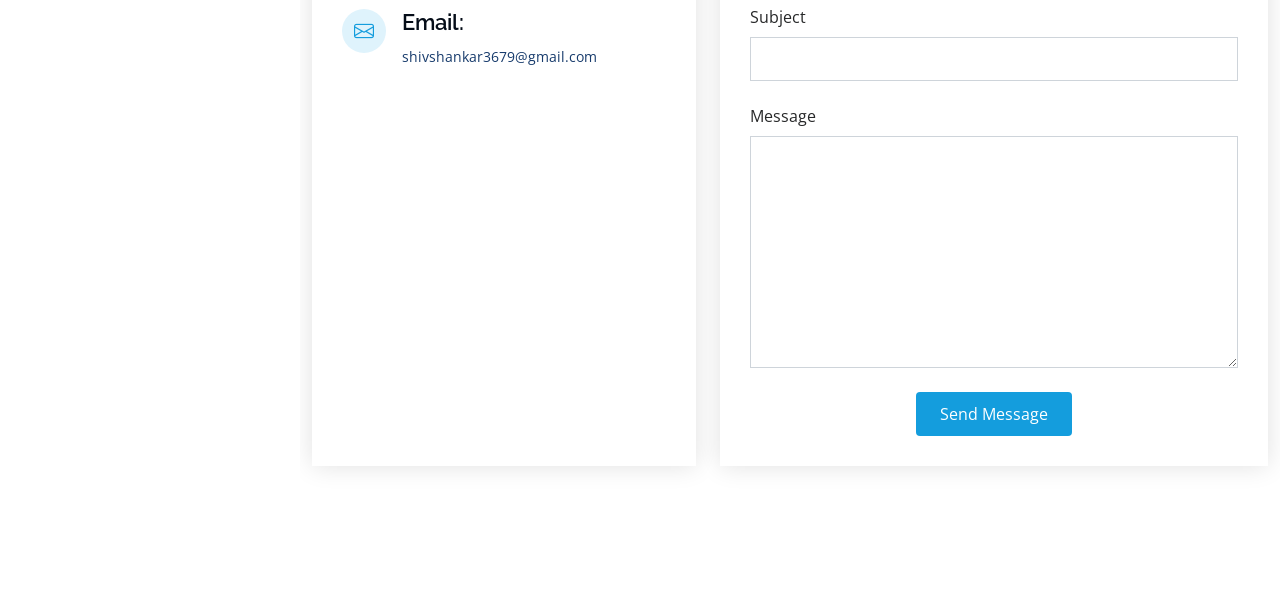
==== commit 27d67339: "update mail id" ====
--- a/index.html
+++ b/index.html
@@ -112,15 +112,15 @@
                 <ul>
                   <li><i class="bi bi-chevron-right"></i> <strong>Birthday:</strong> <span>07 January 2000</span></li>
                   <li><i class="bi bi-chevron-right"></i> <strong>Website:</strong>
-                    <span>https://shiv3679.github.io/</span>
+                    <span><a href="https://shiv3679.github.io/#" target="_blank">https://shiv3679.github.io</a></span>
                   </li>
                   <!-- <li><i class="bi bi-chevron-right"></i> <strong>Phone:</strong> <span>+91-123456789</span></li> -->
-                  <li><i class="bi bi-chevron-right"></i> <strong>City:</strong> <span>Punjab, India</span></li>
+                  <li><i class="bi bi-chevron-right"></i> <strong>Address:</strong> <span>Punjab, India</span></li>
                 </ul>
               </div>
               <div class="col-lg-6">
                 <ul>
-                  <li><i class="bi bi-chevron-right"></i> <strong>Age:</strong> <span>22</span></li>
+                  <li><i class="bi bi-chevron-right"></i> <strong>Age:</strong> <span>23</span></li>
                   <li><i class="bi bi-chevron-right"></i> <strong>Degree:</strong> <span>Integrated BS-MS</span></li>
                   <li><i class="bi bi-chevron-right"></i> <strong>Email:</strong> <span>shivshankar3679@gmail.com</span>
                   </li>
@@ -245,7 +245,7 @@
               <h5>2018- Present</h5>
               <p><em>Indian Institute of Science Education and Research (IISER), Mohali</em></p>
               <p><strong>Majors:</strong> Department of <em>physical Sciences</em> </p>
-              <p><strong>Minor:</strong><em> Data-Science</em></p>
+              <p><strong>Minor:</strong><em> Data-Science and Machine Learning</em></p>
             </div>
             <div class="resume-item">
               <h4>Higher Secondary Education</h4>
@@ -253,6 +253,13 @@
               <p><em>Sunbeam English School, Bhagwanpur, Varanasi</em></p>
               <p><strong>Education Board: </strong> <em>Central Board for Secondary Education (CBSE)</em></p>
             </div>
+            <div class="resume-item">
+              <h4>Secondary Education</h4>
+              <h5>2013-2016</h5>
+              <p><em>St. John's School School, B.L.W</em></p>
+              <p><strong>Education Board: </strong> <em>Council for the Indian School Certificate
+                  Examinations(ISCE)</em></p>
+            </div>
           </div>
           <div class="col-lg-6" data-aos="fade-up" data-aos-delay="100">
             <h3 class="resume-title">Professional Experience</h3>
@@ -265,10 +272,11 @@
                 </li>
                 <li><strong>Project Guide:</strong> <em>Prof. Jasjeet Singh Bagla</em></li>
                 <li><strong>Overview:</strong><em> In this project, We wish to understand how massive Black Holes moving
-                    through the halo affect the dynamics of the star(s) situated in globular clusters. (Do the stars get
-                    kicked out of the system, or do they keep grazing the system ?)
-                    We will use the Plummer Halo model as our star cluster model, perform all the simulations based on
-                    this model and then add alterations to the model.</em></li>
+                    through the halo affect the dynamics of the globular clusters. Does supermassive blackholes get
+                    captured by
+                    the halo system or they escapte the system using n-body simulations. We use barnes-hut
+                    algorithm for n-body codes which utilises the use of oct-tree data structure which reduces the
+                    computational resources used in the simulation.</em></li>
               </ul>
             </div>
             <div class="resume-item">
@@ -327,7 +335,8 @@
                     (BOT-2)The user profiler: Once the user starts consuming news stories, (s)he leaves behind a
                     clickstream of articles that (s)he has read. This bot uses the clickstream to build a profile of the
                     user and then recommends articles to the user based on the profile. <br>
-                    For more details, <a href="#">GitHub Repo</a>
+                    For more details, <a href="https://github.com/shiv3679/NewsRecommender" target="_blank">GitHub
+                      Repo</a>
                   </em></li>
               </ul>
             </div>
--- a/assets/css/style.css
+++ b/assets/css/style.css
@@ -0,0 +1,1099 @@
+
+
+/*--------------------------------------------------------------
+# General
+--------------------------------------------------------------*/
+body {
+  font-family: "Open Sans", sans-serif;
+  color: #272829;
+}
+
+a {
+  color: #149ddd;
+  text-decoration: none;
+}
+
+a:hover {
+  color: #37b3ed;
+  text-decoration: none;
+}
+
+h1,
+h2,
+h3,
+h4,
+h5,
+h6 {
+  font-family: "Raleway", sans-serif;
+}
+
+/*--------------------------------------------------------------
+# Back to top button
+--------------------------------------------------------------*/
+.back-to-top {
+  position: fixed;
+  visibility: hidden;
+  opacity: 0;
+  right: 15px;
+  bottom: 15px;
+  z-index: 996;
+  background: #149ddd;
+  width: 40px;
+  height: 40px;
+  border-radius: 50px;
+  transition: all 0.4s;
+}
+
+.back-to-top i {
+  font-size: 28px;
+  color: #fff;
+  line-height: 0;
+}
+
+.back-to-top:hover {
+  background: #2eafec;
+  color: #fff;
+}
+
+.back-to-top.active {
+  visibility: visible;
+  opacity: 1;
+}
+
+/*--------------------------------------------------------------
+# Header
+--------------------------------------------------------------*/
+#header {
+  position: fixed;
+  top: 0;
+  left: 0;
+  bottom: 0;
+  width: 300px;
+  transition: all ease-in-out 0.5s;
+  z-index: 9997;
+  transition: all 0.5s;
+  padding: 0 15px;
+  background: #040b14;
+  overflow-y: auto;
+}
+
+#header .profile img {
+  margin: 15px auto;
+  display: block;
+  width: 120px;
+  border: 8px solid #2c2f3f;
+}
+
+#header .profile h1 {
+  font-size: 24px;
+  margin: 0;
+  padding: 0;
+  font-weight: 600;
+  -moz-text-align-last: center;
+  text-align-last: center;
+  font-family: "Poppins", sans-serif;
+}
+
+#header .profile h1 a,
+#header .profile h1 a:hover {
+  color: #fff;
+  text-decoration: none;
+}
+
+#header .profile .social-links a {
+  font-size: 18px;
+  display: inline-block;
+  background: #212431;
+  color: #fff;
+  line-height: 1;
+  padding: 8px 0;
+  margin-right: 4px;
+  border-radius: 50%;
+  text-align: center;
+  width: 36px;
+  height: 36px;
+  transition: 0.3s;
+}
+
+#header .profile .social-links a:hover {
+  background: #149ddd;
+  color: #fff;
+  text-decoration: none;
+}
+
+#main {
+  margin-left: 300px;
+}
+
+@media (max-width: 1199px) {
+  #header {
+    left: -300px;
+  }
+
+  #main {
+    margin-left: 0;
+  }
+}
+
+/*--------------------------------------------------------------
+# Navigation Menu
+--------------------------------------------------------------*/
+/* Desktop Navigation */
+.nav-menu {
+  padding: 30px 0 0 0;
+}
+
+.nav-menu * {
+  margin: 0;
+  padding: 0;
+  list-style: none;
+}
+
+.nav-menu>ul>li {
+  position: relative;
+  white-space: nowrap;
+}
+
+.nav-menu a,
+.nav-menu a:focus {
+  display: flex;
+  align-items: center;
+  color: #a8a9b4;
+  padding: 12px 15px;
+  margin-bottom: 8px;
+  transition: 0.3s;
+  font-size: 15px;
+}
+
+.nav-menu a i,
+.nav-menu a:focus i {
+  font-size: 24px;
+  padding-right: 8px;
+  color: #6f7180;
+}
+
+.nav-menu a:hover,
+.nav-menu .active,
+.nav-menu .active:focus,
+.nav-menu li:hover>a {
+  text-decoration: none;
+  color: #fff;
+}
+
+.nav-menu a:hover i,
+.nav-menu .active i,
+.nav-menu .active:focus i,
+.nav-menu li:hover>a i {
+  color: #149ddd;
+}
+
+/* Mobile Navigation */
+.mobile-nav-toggle {
+  position: fixed;
+  right: 15px;
+  top: 15px;
+  z-index: 9998;
+  border: 0;
+  font-size: 24px;
+  transition: all 0.4s;
+  outline: none !important;
+  background-color: #149ddd;
+  color: #fff;
+  width: 40px;
+  height: 40px;
+  display: inline-flex;
+  align-items: center;
+  justify-content: center;
+  line-height: 0;
+  border-radius: 50px;
+  cursor: pointer;
+}
+
+.mobile-nav-active {
+  overflow: hidden;
+}
+
+.mobile-nav-active #header {
+  left: 0;
+}
+
+/*--------------------------------------------------------------
+# Hero Section
+--------------------------------------------------------------*/
+#hero {
+  width: 100%;
+  height: 100vh;
+  background: url("../img/hero-bg.png") top center;
+  background-size: cover;
+}
+
+#hero:before {
+  content: "";
+  background: rgba(5, 13, 24, 0.3);
+  position: absolute;
+  bottom: 0;
+  top: 0;
+  left: 0;
+  right: 0;
+  z-index: 1;
+}
+
+#hero .hero-container {
+  position: relative;
+  z-index: 2;
+  min-width: 300px;
+}
+
+#hero h1 {
+  margin: 0 0 10px 0;
+  font-size: 64px;
+  font-weight: 700;
+  line-height: 56px;
+  color: #fff;
+}
+
+#hero p {
+  color: #fff;
+  margin-bottom: 50px;
+  font-size: 26px;
+  font-family: "Poppins", sans-serif;
+}
+
+#hero p span {
+  color: #fff;
+  padding-bottom: 4px;
+  letter-spacing: 1px;
+  border-bottom: 3px solid #149ddd;
+}
+
+@media (min-width: 1024px) {
+  #hero {
+    background-attachment: fixed;
+  }
+}
+
+@media (max-width: 768px) {
+  #hero h1 {
+    font-size: 28px;
+    line-height: 36px;
+  }
+
+  #hero h2 {
+    font-size: 18px;
+    line-height: 24px;
+    margin-bottom: 30px;
+  }
+}
+
+/*--------------------------------------------------------------
+# Sections General
+--------------------------------------------------------------*/
+section {
+  padding: 60px 0;
+  overflow: hidden;
+}
+
+.section-bg {
+  background: #f5f8fd;
+}
+
+.section-title {
+  padding-bottom: 30px;
+}
+
+.section-title h2 {
+  font-size: 32px;
+  font-weight: bold;
+  margin-bottom: 20px;
+  padding-bottom: 20px;
+  position: relative;
+  color: #173b6c;
+}
+
+.section-title h2::after {
+  content: "";
+  position: absolute;
+  display: block;
+  width: 50px;
+  height: 3px;
+  background: #149ddd;
+  bottom: 0;
+  left: 0;
+}
+
+.section-title p {
+  margin-bottom: 0;
+}
+
+/*--------------------------------------------------------------
+# About
+--------------------------------------------------------------*/
+.about .content h3 {
+  font-weight: 700;
+  font-size: 26px;
+  color: #173b6c;
+}
+
+.about .content ul {
+  list-style: none;
+  padding: 0;
+}
+
+.about .content ul li {
+  margin-bottom: 20px;
+  display: flex;
+  align-items: center;
+}
+
+.about .content ul strong {
+  margin-right: 10px;
+}
+
+.about .content ul i {
+  font-size: 16px;
+  margin-right: 5px;
+  color: #149ddd;
+  line-height: 0;
+}
+
+.about .content p:last-child {
+  margin-bottom: 0;
+}
+
+/*--------------------------------------------------------------
+# Facts
+--------------------------------------------------------------*/
+.facts {
+  padding-bottom: 30px;
+}
+
+.facts .count-box {
+  padding: 30px;
+  width: 100%;
+}
+
+.facts .count-box i {
+  display: block;
+  font-size: 44px;
+  color: #149ddd;
+  float: left;
+  line-height: 0;
+}
+
+.facts .count-box span {
+  font-size: 48px;
+  line-height: 40px;
+  display: block;
+  font-weight: 700;
+  color: #050d18;
+  margin-left: 60px;
+}
+
+.facts .count-box p {
+  padding: 15px 0 0 0;
+  margin: 0 0 0 60px;
+  font-family: "Raleway", sans-serif;
+  font-size: 14px;
+  color: #122f57;
+}
+
+.facts .count-box a {
+  font-weight: 600;
+  display: block;
+  margin-top: 20px;
+  color: #122f57;
+  font-size: 15px;
+  font-family: "Poppins", sans-serif;
+  transition: ease-in-out 0.3s;
+}
+
+.facts .count-box a:hover {
+  color: #1f5297;
+}
+
+/*--------------------------------------------------------------
+# Akills
+--------------------------------------------------------------*/
+.skills .progress {
+  height: 60px;
+  display: block;
+  background: none;
+  border-radius: 0;
+}
+
+.skills .progress .skill {
+  padding: 0;
+  margin: 0 0 6px 0;
+  text-transform: uppercase;
+  display: block;
+  font-weight: 600;
+  font-family: "Poppins", sans-serif;
+  color: #050d18;
+}
+
+.skills .progress .skill .val {
+  float: right;
+  font-style: normal;
+}
+
+.skills .progress-bar-wrap {
+  background: #dce8f8;
+  height: 10px;
+}
+
+.skills .progress-bar {
+  width: 1px;
+  height: 10px;
+  transition: 0.9s;
+  background-color: #149ddd;
+}
+
+/*--------------------------------------------------------------
+# Resume
+--------------------------------------------------------------*/
+.resume .resume-title {
+  font-size: 26px;
+  font-weight: 700;
+  margin-top: 20px;
+  margin-bottom: 20px;
+  color: #050d18;
+}
+
+.resume .resume-item {
+  padding: 0 0 20px 20px;
+  margin-top: -2px;
+  border-left: 2px solid #1f5297;
+  position: relative;
+}
+
+.resume .resume-item h4 {
+  line-height: 18px;
+  font-size: 18px;
+  font-weight: 600;
+  text-transform: uppercase;
+  font-family: "Poppins", sans-serif;
+  color: #050d18;
+  margin-bottom: 10px;
+}
+
+.resume .resume-item h5 {
+  font-size: 16px;
+  background: #e4edf9;
+  padding: 5px 15px;
+  display: inline-block;
+  font-weight: 600;
+  margin-bottom: 10px;
+}
+
+.resume .resume-item ul {
+  padding-left: 20px;
+}
+
+.resume .resume-item ul li {
+  padding-bottom: 10px;
+}
+
+.resume .resume-item:last-child {
+  padding-bottom: 0;
+}
+
+.resume .resume-item::before {
+  content: "";
+  position: absolute;
+  width: 16px;
+  height: 16px;
+  border-radius: 50px;
+  left: -9px;
+  top: 0;
+  background: #fff;
+  border: 2px solid #1f5297;
+}
+
+/*--------------------------------------------------------------
+# Portfolio
+--------------------------------------------------------------*/
+.portfolio .portfolio-item {
+  margin-bottom: 30px;
+}
+
+.portfolio #portfolio-flters {
+  padding: 0;
+  margin: 0 auto 35px auto;
+  list-style: none;
+  text-align: center;
+  background: #fff;
+  border-radius: 50px;
+  padding: 2px 15px;
+}
+
+.portfolio #portfolio-flters li {
+  cursor: pointer;
+  display: inline-block;
+  padding: 10px 15px 8px 15px;
+  font-size: 14px;
+  font-weight: 600;
+  line-height: 1;
+  text-transform: uppercase;
+  color: #272829;
+  margin-bottom: 5px;
+  transition: all 0.3s ease-in-out;
+}
+
+.portfolio #portfolio-flters li:hover,
+.portfolio #portfolio-flters li.filter-active {
+  color: #149ddd;
+}
+
+.portfolio #portfolio-flters li:last-child {
+  margin-right: 0;
+}
+
+.portfolio .portfolio-wrap {
+  transition: 0.3s;
+  position: relative;
+  overflow: hidden;
+  z-index: 1;
+}
+
+.portfolio .portfolio-wrap::before {
+  content: "";
+  background: rgba(255, 255, 255, 0.5);
+  position: absolute;
+  left: 0;
+  right: 0;
+  top: 0;
+  bottom: 0;
+  transition: all ease-in-out 0.3s;
+  z-index: 2;
+  opacity: 0;
+}
+
+.portfolio .portfolio-wrap .portfolio-links {
+  opacity: 1;
+  left: 0;
+  right: 0;
+  bottom: -60px;
+  z-index: 3;
+  position: absolute;
+  transition: all ease-in-out 0.3s;
+  display: flex;
+  justify-content: center;
+}
+
+.portfolio .portfolio-wrap .portfolio-links a {
+  color: #fff;
+  font-size: 28px;
+  text-align: center;
+  background: rgba(20, 157, 221, 0.75);
+  transition: 0.3s;
+  width: 50%;
+}
+
+.portfolio .portfolio-wrap .portfolio-links a:hover {
+  background: rgba(20, 157, 221, 0.95);
+}
+
+.portfolio .portfolio-wrap .portfolio-links a+a {
+  border-left: 1px solid #37b3ed;
+}
+
+.portfolio .portfolio-wrap:hover::before {
+  top: 0;
+  left: 0;
+  right: 0;
+  bottom: 0;
+  opacity: 1;
+}
+
+.portfolio .portfolio-wrap:hover .portfolio-links {
+  opacity: 1;
+  bottom: 0;
+}
+
+/*--------------------------------------------------------------
+# Portfolio Details
+--------------------------------------------------------------*/
+.portfolio-details {
+  padding-top: 40px;
+}
+
+.portfolio-details .portfolio-details-slider img {
+  width: 100%;
+}
+
+.portfolio-details .portfolio-details-slider .swiper-pagination {
+  margin-top: 20px;
+  position: relative;
+}
+
+.portfolio-details .portfolio-details-slider .swiper-pagination .swiper-pagination-bullet {
+  width: 12px;
+  height: 12px;
+  background-color: #fff;
+  opacity: 1;
+  border: 1px solid #149ddd;
+}
+
+.portfolio-details .portfolio-details-slider .swiper-pagination .swiper-pagination-bullet-active {
+  background-color: #149ddd;
+}
+
+.portfolio-details .portfolio-info {
+  padding: 30px;
+  box-shadow: 0px 0 30px rgba(5, 13, 24, 0.08);
+}
+
+.portfolio-details .portfolio-info h3 {
+  font-size: 22px;
+  font-weight: 700;
+  margin-bottom: 20px;
+  padding-bottom: 20px;
+  border-bottom: 1px solid #eee;
+}
+
+.portfolio-details .portfolio-info ul {
+  list-style: none;
+  padding: 0;
+  font-size: 15px;
+}
+
+.portfolio-details .portfolio-info ul li+li {
+  margin-top: 10px;
+}
+
+.portfolio-details .portfolio-description {
+  padding-top: 30px;
+}
+
+.portfolio-details .portfolio-description h2 {
+  font-size: 26px;
+  font-weight: 700;
+  margin-bottom: 20px;
+}
+
+.portfolio-details .portfolio-description p {
+  padding: 0;
+}
+
+/*--------------------------------------------------------------
+# Services
+--------------------------------------------------------------*/
+.services .icon-box {
+  margin-bottom: 20px;
+}
+
+.services .icon {
+  float: left;
+  display: flex;
+  align-items: center;
+  justify-content: center;
+  width: 54px;
+  height: 54px;
+  background: #149ddd;
+  border-radius: 50%;
+  transition: 0.5s;
+  border: 1px solid #149ddd;
+}
+
+.services .icon i {
+  color: #fff;
+  font-size: 24px;
+  line-height: 0;
+}
+
+.services .icon-box:hover .icon {
+  background: #fff;
+}
+
+.services .icon-box:hover .icon i {
+  color: #149ddd;
+}
+
+.services .title {
+  margin-left: 80px;
+  font-weight: 700;
+  margin-bottom: 15px;
+  font-size: 18px;
+}
+
+.services .title a {
+  color: #343a40;
+}
+
+.services .title a:hover {
+  color: #149ddd;
+}
+
+.services .description {
+  margin-left: 80px;
+  line-height: 24px;
+  font-size: 14px;
+}
+
+/*--------------------------------------------------------------
+# Testimonials
+--------------------------------------------------------------*/
+.testimonials .testimonials-carousel,
+.testimonials .testimonials-slider {
+  overflow: hidden;
+}
+
+.testimonials .testimonial-item {
+  box-sizing: content-box;
+  text-align: center;
+  min-height: 320px;
+}
+
+.testimonials .testimonial-item .testimonial-img {
+  width: 90px;
+  border-radius: 50%;
+  margin: 0 auto;
+}
+
+.testimonials .testimonial-item h3 {
+  font-size: 18px;
+  font-weight: bold;
+  margin: 10px 0 5px 0;
+  color: #111;
+}
+
+.testimonials .testimonial-item h4 {
+  font-size: 14px;
+  color: #999;
+  margin: 0;
+}
+
+.testimonials .testimonial-item .quote-icon-left,
+.testimonials .testimonial-item .quote-icon-right {
+  color: #c3e8fa;
+  font-size: 26px;
+}
+
+.testimonials .testimonial-item .quote-icon-left {
+  display: inline-block;
+  left: -5px;
+  position: relative;
+}
+
+.testimonials .testimonial-item .quote-icon-right {
+  display: inline-block;
+  right: -5px;
+  position: relative;
+  top: 10px;
+}
+
+.testimonials .testimonial-item p {
+  font-style: italic;
+  margin: 0 15px 15px 15px;
+  padding: 20px;
+  background: #fff;
+  position: relative;
+  margin-bottom: 35px;
+  border-radius: 6px;
+  box-shadow: 0px 2px 15px rgba(0, 0, 0, 0.1);
+}
+
+.testimonials .testimonial-item p::after {
+  content: "";
+  width: 0;
+  height: 0;
+  border-top: 20px solid #fff;
+  border-right: 20px solid transparent;
+  border-left: 20px solid transparent;
+  position: absolute;
+  bottom: -20px;
+  left: calc(50% - 20px);
+}
+
+.testimonials .swiper-pagination {
+  margin-top: 20px;
+  position: relative;
+}
+
+.testimonials .swiper-pagination .swiper-pagination-bullet {
+  width: 12px;
+  height: 12px;
+  background-color: #fff;
+  opacity: 1;
+  border: 1px solid #149ddd;
+}
+
+.testimonials .swiper-pagination .swiper-pagination-bullet-active {
+  background-color: #149ddd;
+}
+
+/*--------------------------------------------------------------
+# Contact
+--------------------------------------------------------------*/
+.contact {
+  padding-bottom: 130px;
+}
+
+.contact .info {
+  padding: 30px;
+  background: #fff;
+  width: 100%;
+  box-shadow: 0 0 24px 0 rgba(0, 0, 0, 0.12);
+}
+
+.contact .info i {
+  font-size: 20px;
+  color: #149ddd;
+  float: left;
+  width: 44px;
+  height: 44px;
+  background: #dff3fc;
+  display: flex;
+  justify-content: center;
+  align-items: center;
+  border-radius: 50px;
+  transition: all 0.3s ease-in-out;
+}
+
+.contact .info h4 {
+  padding: 0 0 0 60px;
+  font-size: 22px;
+  font-weight: 600;
+  margin-bottom: 5px;
+  color: #050d18;
+}
+
+.contact .info p {
+  padding: 0 0 10px 60px;
+  margin-bottom: 20px;
+  font-size: 14px;
+  color: #173b6c;
+}
+
+.contact .info .email p {
+  padding-top: 5px;
+}
+
+.contact .info .social-links {
+  padding-left: 60px;
+}
+
+.contact .info .social-links a {
+  font-size: 18px;
+  display: inline-block;
+  background: #333;
+  color: #fff;
+  line-height: 1;
+  padding: 8px 0;
+  border-radius: 50%;
+  text-align: center;
+  width: 36px;
+  height: 36px;
+  transition: 0.3s;
+  margin-right: 10px;
+}
+
+.contact .info .social-links a:hover {
+  background: #149ddd;
+  color: #fff;
+}
+
+.contact .info .email:hover i,
+.contact .info .address:hover i,
+.contact .info .phone:hover i {
+  background: #149ddd;
+  color: #fff;
+}
+
+.contact .php-email-form {
+  width: 100%;
+  padding: 30px;
+  background: #fff;
+  box-shadow: 0 0 24px 0 rgba(0, 0, 0, 0.12);
+}
+
+.contact .php-email-form .form-group {
+  padding-bottom: 8px;
+}
+
+.contact .php-email-form .validate {
+  display: none;
+  color: red;
+  margin: 0 0 15px 0;
+  font-weight: 400;
+  font-size: 13px;
+}
+
+.contact .php-email-form .error-message {
+  display: none;
+  color: #fff;
+  background: #ed3c0d;
+  text-align: left;
+  padding: 15px;
+  font-weight: 600;
+}
+
+.contact .php-email-form .error-message br+br {
+  margin-top: 25px;
+}
+
+.contact .php-email-form .sent-message {
+  display: none;
+  color: #fff;
+  background: #18d26e;
+  text-align: center;
+  padding: 15px;
+  font-weight: 600;
+}
+
+.contact .php-email-form .loading {
+  display: none;
+  background: #fff;
+  text-align: center;
+  padding: 15px;
+}
+
+.contact .php-email-form .loading:before {
+  content: "";
+  display: inline-block;
+  border-radius: 50%;
+  width: 24px;
+  height: 24px;
+  margin: 0 10px -6px 0;
+  border: 3px solid #18d26e;
+  border-top-color: #eee;
+  -webkit-animation: animate-loading 1s linear infinite;
+  animation: animate-loading 1s linear infinite;
+}
+
+.contact .php-email-form .form-group {
+  margin-bottom: 15px;
+}
+
+.contact .php-email-form label {
+  padding-bottom: 8px;
+}
+
+.contact .php-email-form input,
+.contact .php-email-form textarea {
+  border-radius: 0;
+  box-shadow: none;
+  font-size: 14px;
+}
+
+.contact .php-email-form input {
+  height: 44px;
+}
+
+.contact .php-email-form textarea {
+  padding: 10px 15px;
+}
+
+.contact .php-email-form button[type=submit] {
+  background: #149ddd;
+  border: 0;
+  padding: 10px 24px;
+  color: #fff;
+  transition: 0.4s;
+  border-radius: 4px;
+}
+
+.contact .php-email-form button[type=submit]:hover {
+  background: #37b3ed;
+}
+
+@-webkit-keyframes animate-loading {
+  0% {
+    transform: rotate(0deg);
+  }
+
+  100% {
+    transform: rotate(360deg);
+  }
+}
+
+@keyframes animate-loading {
+  0% {
+    transform: rotate(0deg);
+  }
+
+  100% {
+    transform: rotate(360deg);
+  }
+}
+
+/*--------------------------------------------------------------
+# Breadcrumbs
+--------------------------------------------------------------*/
+.breadcrumbs {
+  padding: 20px 0;
+  background: #f9f9f9;
+}
+
+.breadcrumbs h2 {
+  font-size: 26px;
+  font-weight: 300;
+}
+
+.breadcrumbs ol {
+  display: flex;
+  flex-wrap: wrap;
+  list-style: none;
+  padding: 0;
+  margin: 0;
+  font-size: 15px;
+}
+
+.breadcrumbs ol li+li {
+  padding-left: 10px;
+}
+
+.breadcrumbs ol li+li::before {
+  display: inline-block;
+  padding-right: 10px;
+  color: #0e2442;
+  content: "/";
+}
+
+@media (max-width: 768px) {
+  .breadcrumbs .d-flex {
+    display: block !important;
+  }
+
+  .breadcrumbs ol {
+    display: block;
+  }
+
+  .breadcrumbs ol li {
+    display: inline-block;
+  }
+}
+
+/*--------------------------------------------------------------
+# Footer
+--------------------------------------------------------------*/
+#footer {
+  padding: 15px;
+  color: #f4f6fd;
+  font-size: 14px;
+  position: fixed;
+  left: 0;
+  bottom: 0;
+  width: 300px;
+  z-index: 9999;
+  background: #040b14;
+}
+
+#footer .copyright {
+  text-align: center;
+}
+
+#footer .credits {
+  padding-top: 5px;
+  text-align: center;
+  font-size: 13px;
+  color: #eaebf0;
+}
+
+@media (max-width: 1199px) {
+  #footer {
+    position: static;
+    width: auto;
+    padding-right: 20px 15px;
+  }
+}
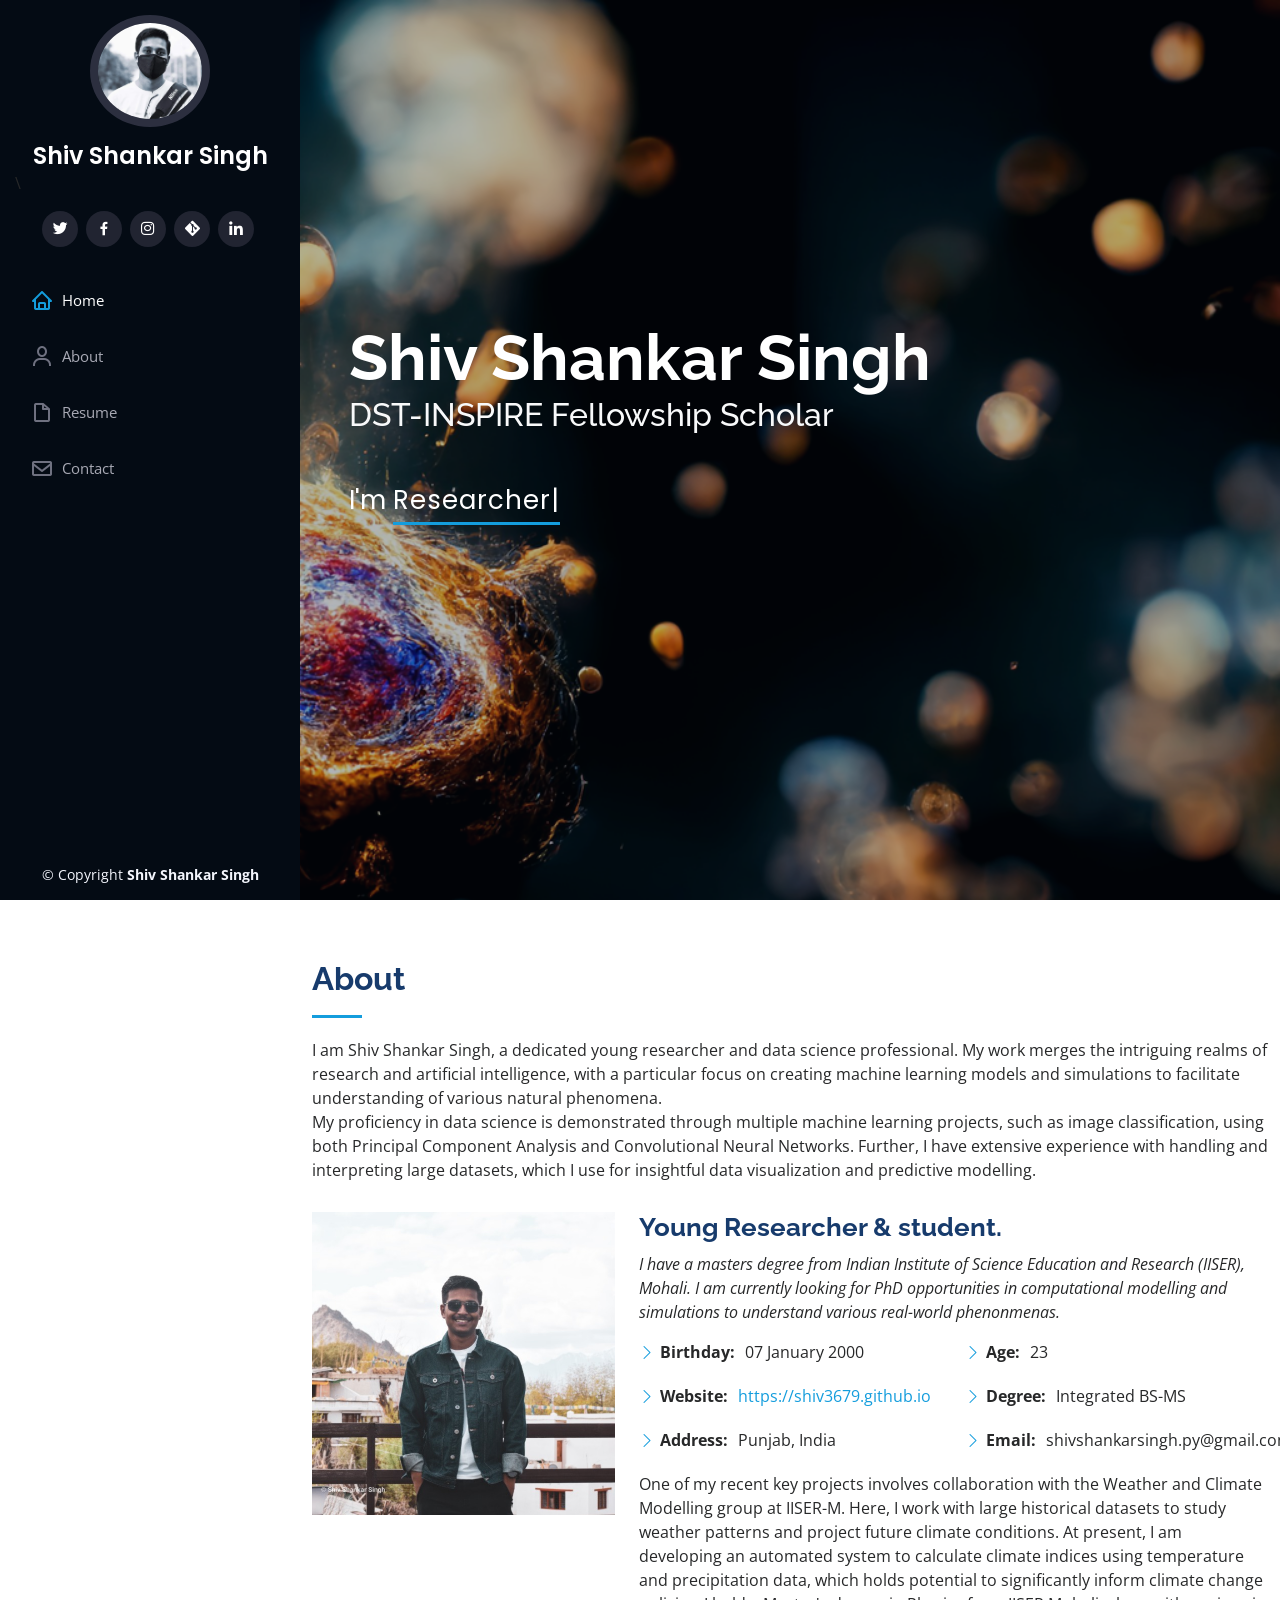
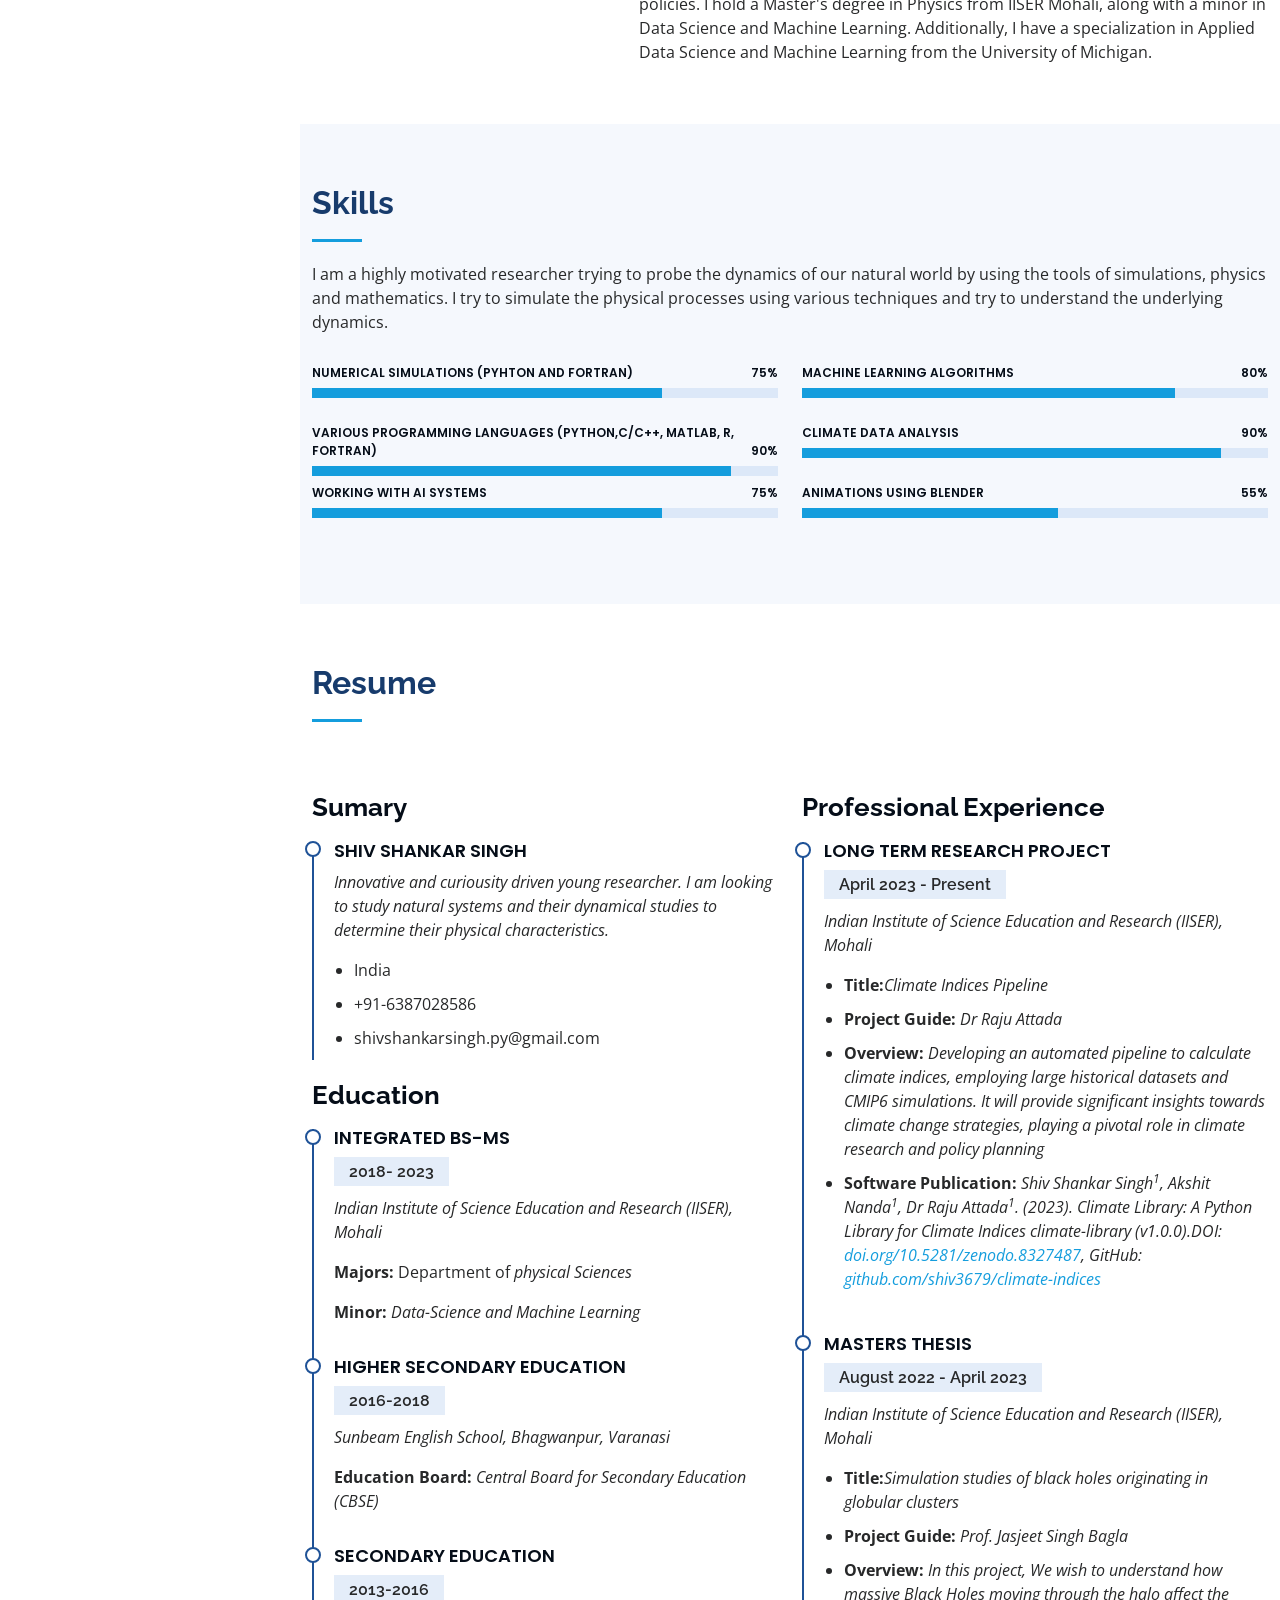
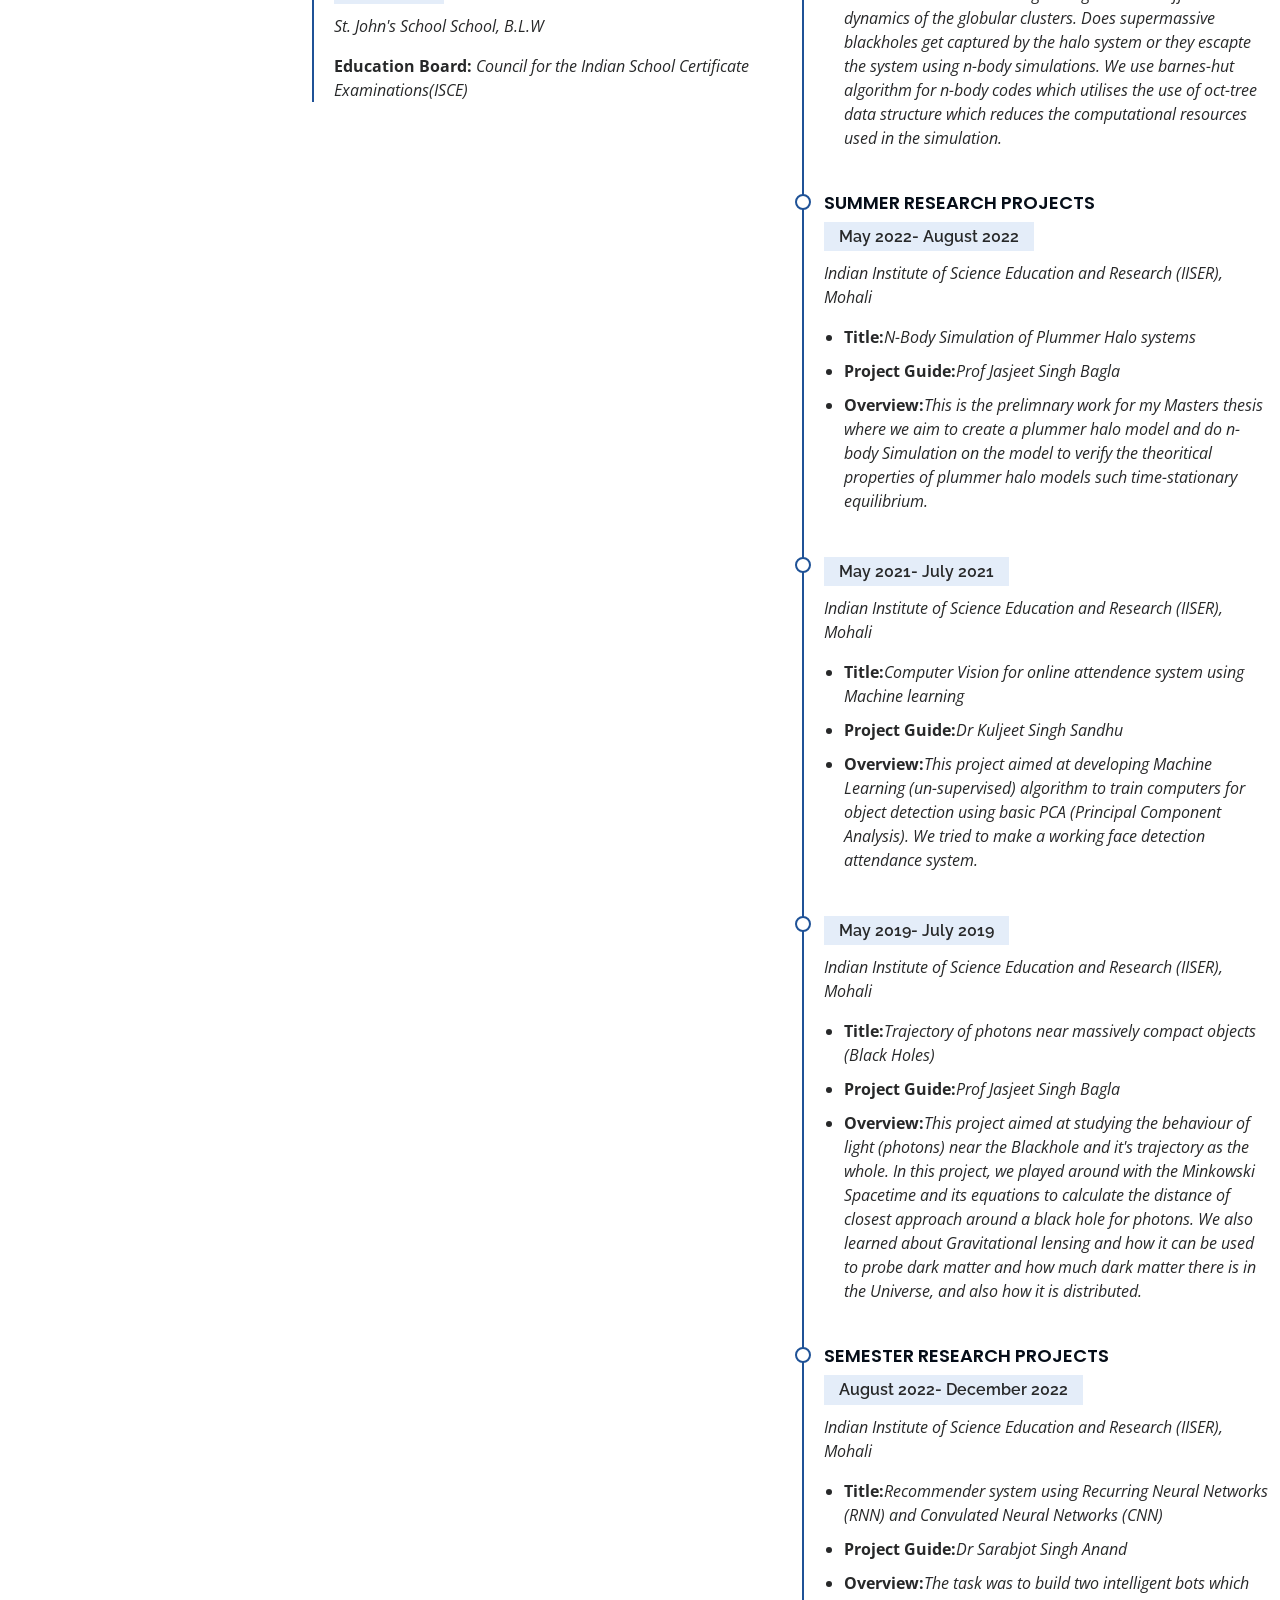
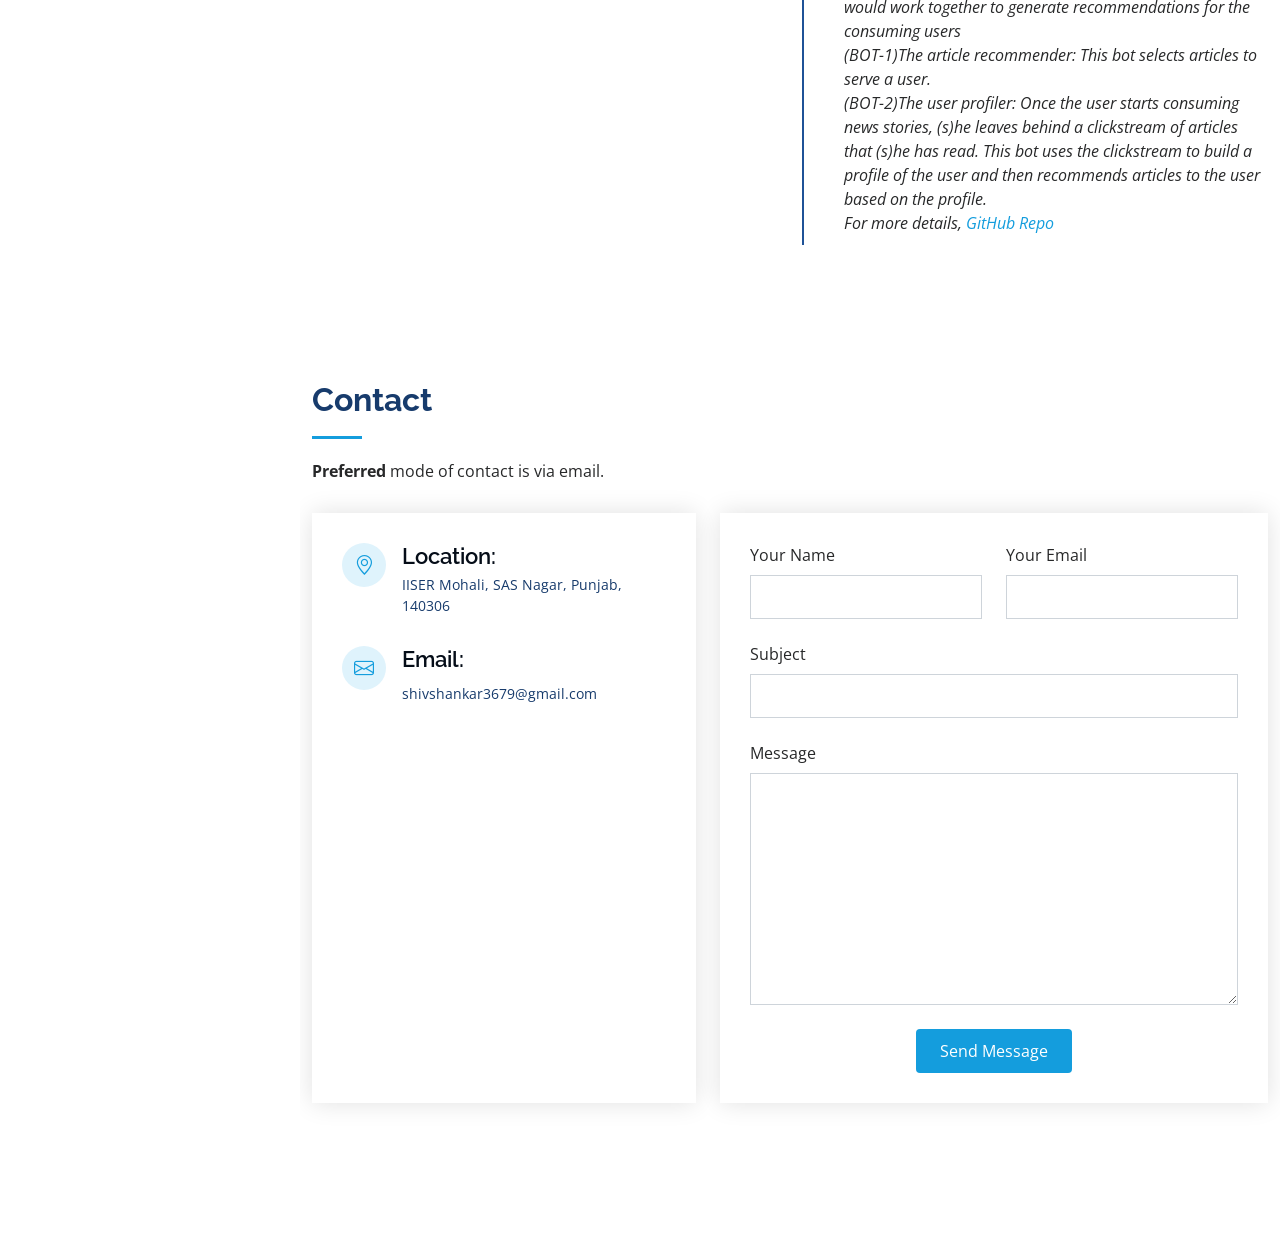
==== commit ddf570ea: "Update index.html" ====
--- a/index.html
+++ b/index.html
@@ -75,7 +75,7 @@
       <h1>Shiv Shankar Singh </h1>
       <h2 class="text-light">DST-INSPIRE Fellowship Scholar <br> <br></h2>
       <p>I'm <span class="typed"
-          data-typed-items="Astronomer, Astrophysicst, Data Scientist, Photographer, traveller, lastly a student"></span>
+          data-typed-items="Researcher, Data Scientist, Photographer, traveller, lastly a student"></span>
       </p>
     </div>
   </section><!-- End Hero -->
@@ -88,12 +88,18 @@
 
         <div class="section-title">
           <h2>About</h2>
-          <p>Hii, I am Shiv Shankar Singh. I am interested in probing the questions related to astronomy and
-            astrophysics. I am also interested in using the power of machine learning and artificial intelligence into
-            various astrophysical situations and develop algorithms which might make the task computationally less
-            intense. <br> I am also interested in photography and travelling.
-            I am currently pursuing my Integrated BS-MS degree at Indian Institute of science Education and Research
-            (IISER), Mohali. I am also a member of the IISER Mohali Astronomy and Photography Club.</p>
+          <p>I am Shiv Shankar Singh, a dedicated young researcher and data science professional. My work merges the
+            intriguing realms of research and artificial intelligence, with a particular focus on creating machine
+            learning models and simulations to facilitate understanding of various natural phenomena.
+
+            <br>
+
+            My proficiency in data science is demonstrated through multiple machine learning projects, such as image
+            classification, using both Principal Component Analysis and Convolutional Neural Networks. Further, I have
+            extensive experience with handling and interpreting large datasets, which I use for insightful data
+            visualization and predictive modelling.
+
+          </p>
         </div>
 
         <div class="row">
@@ -103,9 +109,9 @@
           <div class="col-lg-8 pt-4 pt-lg-0 content" data-aos="fade-left">
             <h3>Young Researcher &amp; student.</h3>
             <p class="fst-italic">
-              I am a final year masters student majoring in physics at IISER Mohali .I am currently doing my masters
-              thesis on the topic "Simulation studies of black holes originating in globular clusters" under the
-              guidance of Prof Jasjeet Singh Bagla.
+              I have a masters degree from Indian Institute of Science Education and Research (IISER), Mohali. I am
+              currently looking for PhD opportunities in
+              computational modelling and simulations to understand various real-world phenonmenas.
             </p>
             <div class="row">
               <div class="col-lg-6">
@@ -122,14 +128,22 @@
                 <ul>
                   <li><i class="bi bi-chevron-right"></i> <strong>Age:</strong> <span>23</span></li>
                   <li><i class="bi bi-chevron-right"></i> <strong>Degree:</strong> <span>Integrated BS-MS</span></li>
-                  <li><i class="bi bi-chevron-right"></i> <strong>Email:</strong> <span>shivshankar3679@gmail.com</span>
+                  <li><i class="bi bi-chevron-right"></i> <strong>Email:</strong>
+                    <span>shivshankarsingh.py@gmail.com</span>
                   </li>
                 </ul>
               </div>
             </div>
             <p>
-              I am looking for opportunities to showcase my skills in numerical simulations and programming languages. I
-              am looking for opportunities to work in the field of astronomy and astrophysics.
+              One of my recent key projects involves collaboration with the Weather and Climate Modelling group at
+              IISER-M. Here,
+              I work with large historical datasets to study weather patterns and project future climate conditions. At
+              present, I am developing an automated system to calculate climate indices using temperature and
+              precipitation data, which holds potential to significantly inform climate change policies.
+
+              I hold a Master's degree in Physics from IISER Mohali, along with a minor in Data Science and Machine
+              Learning. Additionally, I have a specialization in Applied Data Science and Machine Learning from the
+              University of Michigan.
             </p>
           </div>
         </div>
@@ -145,10 +159,10 @@
 
         <div class="section-title">
           <h2>Skills</h2>
-          <p>I am a highly motivated researcher trying to probe the dynamics of our universe by using the tools of
+          <p>I am a highly motivated researcher trying to probe the dynamics of our natural world by using the tools of simulations,
             physics and mathematics.
-            I try to simulate the physical processes in the universe using various techniques and try to understand the
-            underlying physics.</p>
+            I try to simulate the physical processes using various techniques and try to understand the
+            underlying dynamics.</p>
         </div>
 
         <div class="row skills-content">
@@ -193,7 +207,7 @@
             </div>
 
             <div class="progress">
-              <span class="skill"> Data Driven astronomy<i class="val">90%</i></span>
+              <span class="skill"> Climate Data Analysis<i class="val">90%</i></span>
               <div class="progress-bar-wrap">
                 <div class="progress-bar" role="progressbar" aria-valuenow="90" aria-valuemin="0" aria-valuemax="100">
                 </div>
@@ -230,19 +244,19 @@
             <div class="resume-item pb-0">
               <h4>Shiv Shankar Singh</h4>
               <p><em>Innovative and curiousity driven young researcher.
-                  I am looking to study astrophysical systems and their dynamical studies to determine their physical
+                  I am looking to study natural systems and their dynamical studies to determine their physical
                   characteristics.</em></p>
               <ul>
-                <li>Punjab, India, 140306</li>
+                <li>India</li>
                 <li>+91-6387028586</li>
-                <li>shivshankar3679@gmail.com</li>
+                <li>shivshankarsingh.py@gmail.com</li>
               </ul>
             </div>
 
             <h3 class="resume-title">Education</h3>
             <div class="resume-item">
               <h4>Integrated BS-MS</h4>
-              <h5>2018- Present</h5>
+              <h5>2018- 2023</h5>
               <p><em>Indian Institute of Science Education and Research (IISER), Mohali</em></p>
               <p><strong>Majors:</strong> Department of <em>physical Sciences</em> </p>
               <p><strong>Minor:</strong><em> Data-Science and Machine Learning</em></p>
@@ -263,9 +277,35 @@
           </div>
           <div class="col-lg-6" data-aos="fade-up" data-aos-delay="100">
             <h3 class="resume-title">Professional Experience</h3>
+
+            <div class="resume-item">
+              <h4>Long Term Research Project</h4>
+              <h5>April 2023 - Present</h5>
+              <p><em>Indian Institute of Science Education and Research (IISER), Mohali </em></p>
+              <ul>
+                <li><strong>Title:</strong><em>Climate Indices Pipeline</em>
+                </li>
+                <li><strong>Project Guide:</strong> <em>Dr Raju Attada</em></li>
+                <li><strong>Overview:</strong><em> Developing an automated pipeline to calculate climate indices,
+                    employing large historical datasets and CMIP6 simulations. It will
+                    provide significant insights towards climate change strategies, playing a pivotal role in climate
+                    research and policy planning</em></li>
+                <li>
+                  <strong>Software Publication:</strong> <em>Shiv Shankar Singh<sup>1</sup>, Akshit Nanda<sup>1</sup>,
+                    Dr Raju Attada<sup>1</sup>.
+                    (2023). Climate Library: A Python Library for Climate
+                    Indices climate-library (v1.0.0).DOI: <a
+                      href="http://doi.org/10.5281/zenodo.8327487">doi.org/10.5281/zenodo.8327487</a>, GitHub: <a href="https://github.com/shiv3679/climate-indices">github.com/shiv3679/climate-indices</a></em>
+                </li>
+
+              </ul>
+            </div>
+
+
+
             <div class="resume-item">
               <h4>Masters Thesis</h4>
-              <h5>August 2022 - Present</h5>
+              <h5>August 2022 - April 2023</h5>
               <p><em>Indian Institute of Science Education and Research (IISER), Mohali </em></p>
               <ul>
                 <li><strong>Title:</strong><em>Simulation studies of black holes originating in globular clusters</em>
